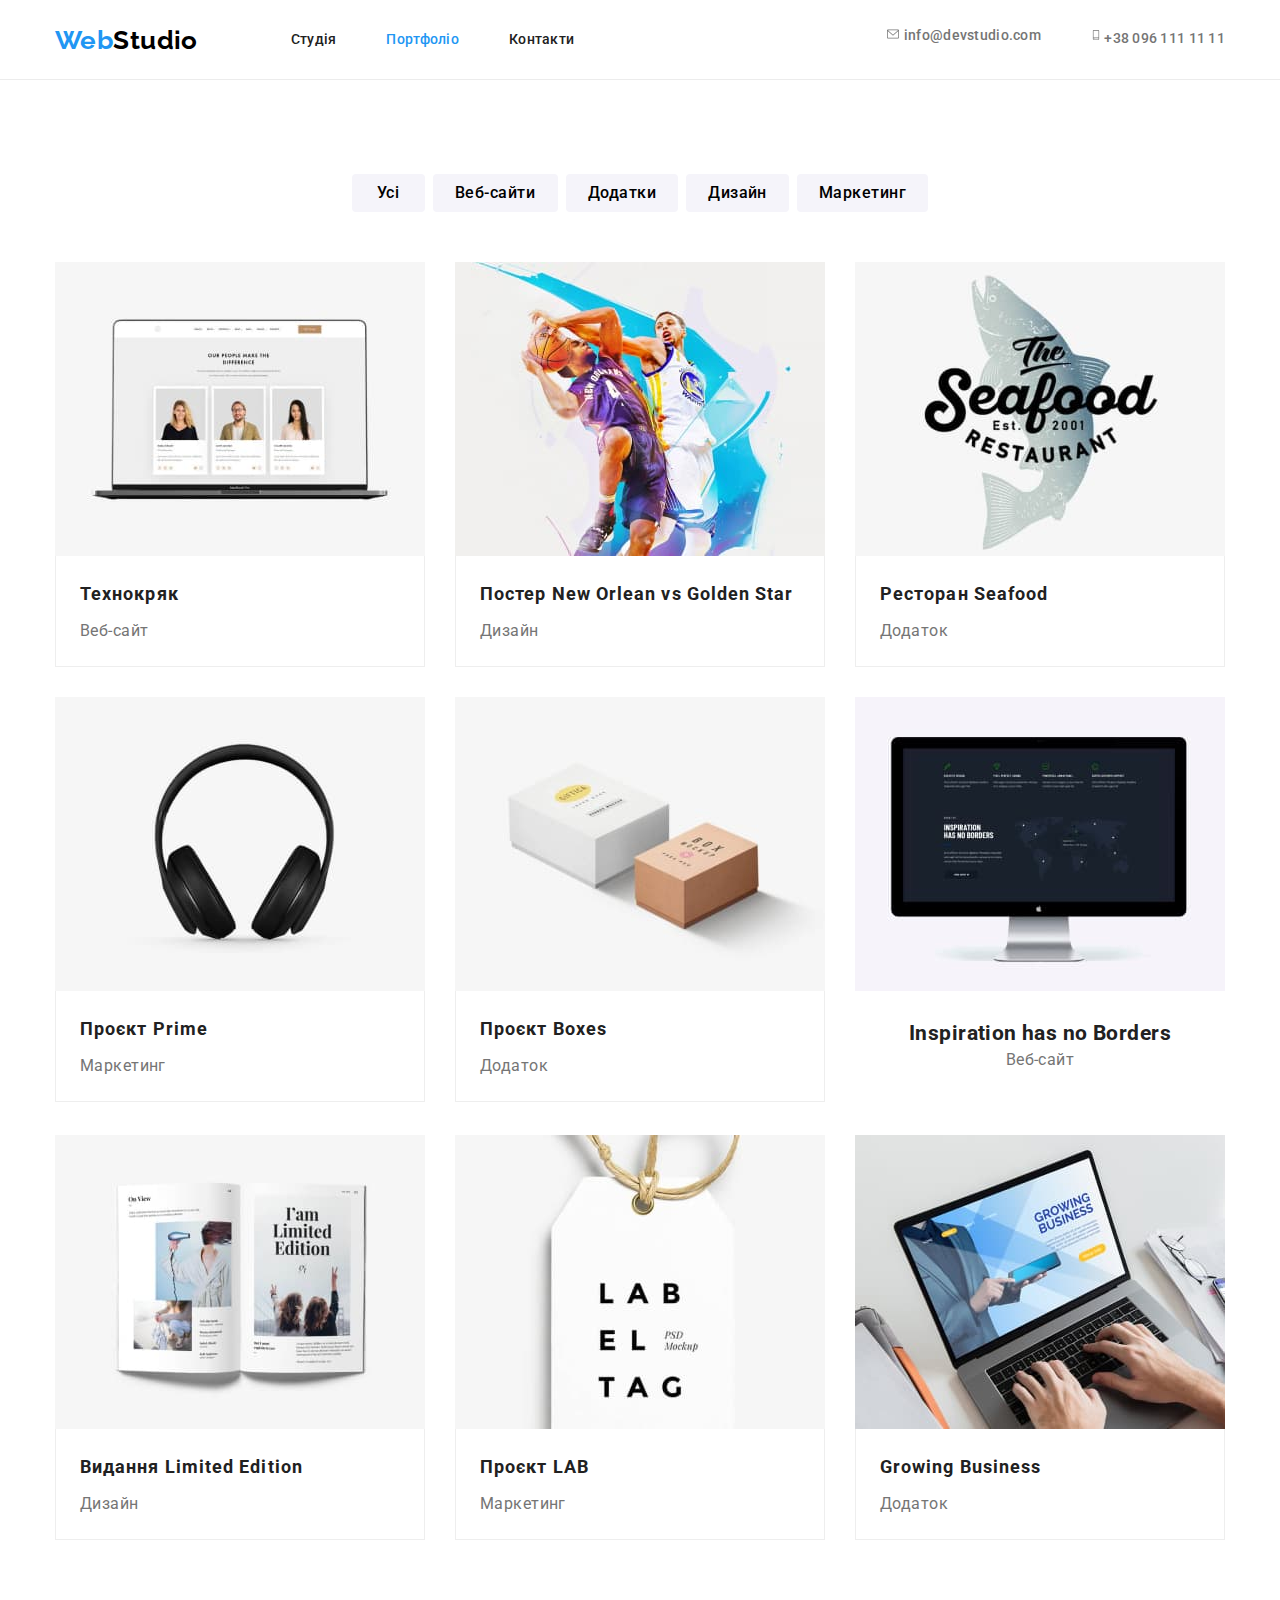
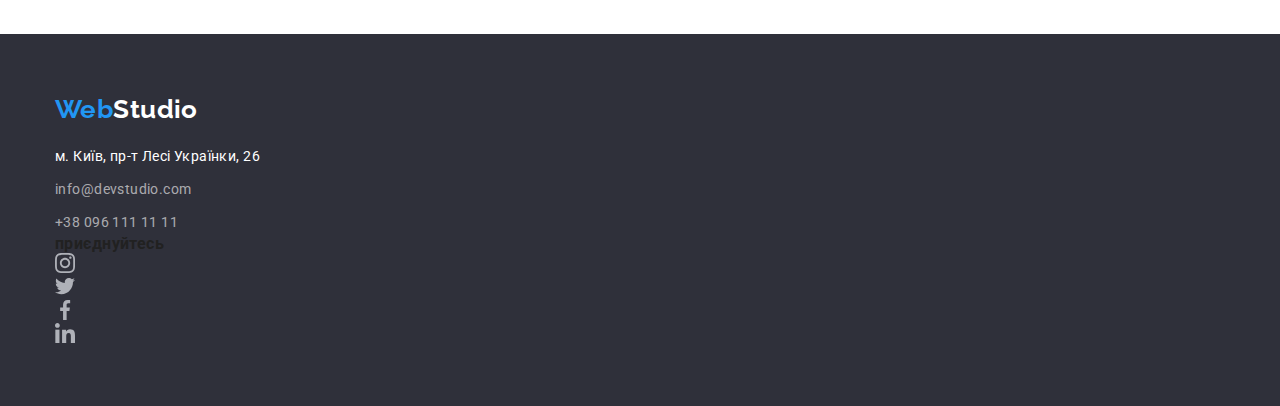
==== portfolio.html @ 92937e65 "svg" ====
<!DOCTYPE html>
<html lang="uk">
<head>
    <meta charset="UTF-8">
    <meta http-equiv="X-UA-Compatible" content="IE=edge">
    <meta name="viewport" content="width=device-width, initial-scale=1.0">
    <title>WebStudio</title>
    <link href="https://fonts.googleapis.com/css2?family=Raleway:wght@700&family=Roboto:wght@400;500;700;900&display=swap" rel="stylesheet">
    <link rel="stylesheet" href="https://cdnjs.cloudflare.com/ajax/libs/modern-normalize/1.1.0/modern-normalize.min.css">
    <link rel="stylesheet" href="./CSS/styles.css">
</head>
  <body> 
    <header class="page-header">
      <div class="container main-nav">
      <nav class="main-nav">
        <a href="/" class="logo">Web<span class="logo-color">Studio</span></a>
        <ul class="list-nav">
          <li class="studio-nav"><a class="link" href="./index.html">Студія</a></li>
          <li class="studio-nav"><a class="link" href="./portfolio.html"> <span class="color">Портфоліо</span></a></li>
          <li class="studio-nav"><a class="link" href="/">Контакти</a></li>
        </ul>
        </nav>
        <ul class="list-contact">
        <li class="contact-li"><a class="contact-nav" href="mailto:info@devstudio.com">
          <svg class="icon-envelope">
            <use  xlink:href="./images/icons.svg#envelope"></use>
          </svg>
          info@devstudio.com</a></li>
        <li class="contact-li"><a class="contact-nav" href="tel:+380961111111">
          <svg class="icon-smartphone">
            <use  xlink:href="./images/icons.svg#smartphone"></use>
          </svg>
          +38 096 111 11 11</a></li>
      </ul>
      </div>
    </header>
    <main> 
        <section class="section-portfolio">
           <div class="container">
              <h1 class="transparent-header">портфоліо</h1>
            <ul class="list-three">
                <li class="button-li">
                  <button class="button-portfolio btn-one" type="button">Усі</button>
                </li>
                <li class="button-li">
                  <button class="button-portfolio btn-two" type="button">Веб-сайти</button>   
                </li>
                <li class="button-li">
                  <button class="button-portfolio btn-three" type="button">Додатки</button>   
                </li>
                <li class="button-li">
                   <button class="button-portfolio btn-four" type="button">Дизайн</button>  
                </li>
                <li class="button-li">
                  <button class="button-portfolio btn-five" type="button">Маркетинг</button>   
                </li>
            </ul>

            <ul class="list-portfolio">
                <li class="item">
                   <img class="photo" 
                   src="images/img 1.jpg" alt="portfolio1" width="370">
                   <div class="portfolio-photo">
                   <h2 class="text-portfolio">Технокряк</h2>
                   <p class="paragraph-portfolio">Веб-сайт</p>
                   </div>
                </li>
                <li class="item">
                    <img class="photo" 
                    src="images/img 2.jpg" alt="portfolio2" width="370">
                    <div class="portfolio-photo">
                    <h2 class="text-portfolio">Постер New Orlean vs Golden Star</h2>
                    <p class="paragraph-portfolio">Дизайн</p>
                    </div>
                </li>
                <li class="item">
                    <img class="photo" 
                    src="images/img 3.jpg" alt="portfolio3" width="370">
                    <div class="portfolio-photo">
                    <h2 class="text-portfolio">Ресторан Seafood</h2>
                    <p class="paragraph-portfolio">Додаток</p>
                    </div>
                </li>
                <li class="item">
                    <img class="photo" 
                    src="images/img 4.jpg" alt="portfolio4" width="370">
                    <div class="portfolio-photo">
                    <h2 class="text-portfolio">Проєкт Prime</h2>
                    <p class="paragraph-portfolio">Маркетинг</p>
                    </div>            
                </li>
                <li class="item">
                    <img class="photo" 
                    src="images/img 5.jpg" alt="portfolio5" width="370">
                    <div class="portfolio-photo">
                    <h2 class="text-portfolio">Проєкт Boxes</h2>
                    <p class="paragraph-portfolio">Додаток</p>  
                    </div>       
                </li>
                <li class="item">
                    <img class="photo" 
                    src="images/img 6.jpg" alt="portfolio6" width="370">
                    <div class="text-photo">
                    <h2 class="portfolio-portfolio">Inspiration has no Borders</h2>
                    <p class="paragraph-portfolio">Веб-сайт</p>  
                    </div>  
                </li>
                <li class="item">
                    <img class="photo" 
                    src="images/img 7.jpg" alt="portfolio7" width="370">
                    <div class="portfolio-photo">
                    <h2 class="text-portfolio">Видання Limited Edition</h2>
                    <p class="paragraph-portfolio">Дизайн</p>
                    </div>
                </li>
                <li class="item">
                    <img class="photo" 
                    src="images/img 8.jpg" alt="portfolio8" width="370">
                    <div class="portfolio-photo">
                    <h2 class="text-portfolio">Проєкт LAB</h2>
                    <p class="paragraph-portfolio">Маркетинг</p>
                    </div>
                </li>
                <li class="item">
                    <img class="photo" 
                    src="images/img 9.jpg" alt="portfolio9" width="370">
                    <div class="portfolio-photo">
                    <h2 class="text-portfolio">Growing Business</h2>
                    <p class="paragraph-portfolio">Додаток</p>
                    </div>
                   </li>
            </ul>
           </div>
        </section>

    </main>

    <footer class="page-footer">
       <div class="container">
      <a href="/" class="logo-two">Web<span class="logo-footer">Studio</span></a>
      <address>
        <ul>
          <li><a class="address-footer" href="/">м. Київ, пр-т Лесі Українки, 26</a></li>
          <li class="contact-li"><a class="contact-footer" href="mailto:info@devstudio.com">info@devstudio.com</a></li>
          <li class="contact-li"><a class="contact-footer" href="tel:+380961111111">+38 096 111 11 11</a></li>
        </ul>
      </address>
      <section>
        <h3>приєднуйтесь</h3>
        <ul>
          <li>
            <a href="/">
            <svg class="icon-social">
              <use href="./images/icons.svg#instagram"></use>
            </svg>
            </a>
          </li>
          <li>
            <a href="/">
            <svg class="icon-social">
              <use href="./images/icons.svg#twitter"></use>
            </svg>
            </a>
          </li>
          <li>
            <a href="/">
            <svg class="icon-social">
              <use href="./images/icons.svg#facebook"></use>
            </svg>
            </a>
          </li>
          <li>
            <a href="/">
            <svg class="icon-social">
              <use href="./images/icons.svg#linkedin"></use>
            </svg>
            </a>
          </li>
        </ul>
      </section>
       </div>
    </footer>
    </body>
</html>
---- CSS/styles.css ----
body {
   background-color: #FFFFFF;
   color: #212121;
   font-family:"Roboto", sans-serif;
   font-size: 14px;
   letter-spacing: 0.03em;
}

.container {
    width: 1200px;
    padding-left: 15px;
    padding-right: 15px;
    margin-left: auto;
    margin-right: auto;
}



/*SVG*/

.icon-envelope {
    width: 16px;
    height: 12px;
}
.icon-smartphone {
    width: 10px;
    height: 16px;
}
.icon-envelope:hover,
.icon-smartphone:hover {
    fill: #2196F3;
}


.icon-antenna {
    width: 65px;
    height: 70px;
}
.icon-clock {
    width: 65px;
    height: 70px;
}
.icon-diagram {
    width: 70px;
    height: 54px;
}
.icon-astronaut {
   width: 70px;
   height: 70px;
}

.icon-social {
    width: 20px;
    height: 20px;
}

.group-one {
    width: 41px;
    height: 46px;
}
.group-two {
    width: 40px;
    height: 52px;
}
.group-three {
    width: 43px;
    height: 41px;
}
.group-four {
    fill: #AFB1B8;

    width: 84px;
    height: 40px;
}
.group-five {
    width: 62px;
    height: 45px;
}
.group-six {
    width: 93px;
    height: 43px;
}



/*header*/
.page-header {
   height: 80px;
    
   border-bottom: 1px solid #ECECEC;
}

.main-nav {
    display: flex;
    align-items: center;
}

.logo {
    color: #2196F3;
    text-decoration: none;
    font-family: "Raleway", sans-serif;
    display: inline-block;

    font-weight: 700;
    font-size: 26px;
    line-height: 1.19;

    margin-right: 93px;
}
.logo-color {
    color: #000000;
}

.list-nav {
    display: flex;
}

.link {
    color: #212121;
    list-style: none;
    text-decoration: none;

    font-weight: 500;
    line-height: 1.14;
    letter-spacing: 0.02em;

    display: block;
    padding-top: 32px;
    padding-bottom: 32px;
}
.contact-nav {
    text-decoration: none;
    color: #757575;

    font-weight: 500;
    line-height: 1.14;
    letter-spacing: 0.02em;

    padding-top: 32px;
    padding-bottom: 32px;
}

.list-contact {
    display: flex;

    margin-left: auto;
}

.contact-li:not(:last-child) {
    margin-right: 50px;
}

.studio-nav:not(:last-child) {
    margin-right: 50px;
}

.color {
    color: #2196F3
}

/*main*/
.heading {
    background-color: #2F303A;
    background-image: url(../images/Img\ \(5\).jpg);
    background-image: linear-gradient(rgba(47, 48, 58, 0.4));

    text-align: center;
    
    padding-top: 200px; 
    padding-bottom: 200px;
}

h1,
h2,
h3,
h4,
h5,
h6,
p {
    margin: 0;
}

.transparent-header {
    visibility: hidden;
    pointer-events: none;
    position: absolute;
}

.title-text {
    color: #FFFFFF;

    font-weight: 900;
    font-size: 44px;
    line-height: 1.36;
    letter-spacing: 0.06em;
    text-transform: uppercase;

    width: 696px;
    margin-top: 0;
    margin-right: auto;
    margin-bottom: 30px;
    margin-left: auto;
}

.button-studio {
    cursor: pointer;
    background-color: #188CE8;
    color: #FFFFFF;

    font-family: inherit;
    font-weight: 700;
    font-size: 16px;
    line-height: 1.87;
    text-align: center;
    letter-spacing: 0.06em;

    border-radius: 4px;
    padding: 10px 32px;
    min-width: 216px;
    border: transparent;
}

ul {
    padding: 0;
    margin: 0;
    list-style: none;
}
.photo {
    display: block;
}
.text-photo {
    padding-top: 30px;
    padding-bottom: 30px;
    text-align: center;

    background-color: #FFFFFF;
}
.portfolio-photo {
    padding-top: 20px;
    padding-right: 24px;
    padding-bottom: 20px;
    padding-left: 24px;

    background-color: #FFFFFF;

    border-right: 1px solid #EEEEEE;
    border-bottom: 1px solid #EEEEEE;
    border-left: 1px solid #EEEEEE;
}

.features {
    padding-top: 94px;
    padding-bottom: 94px;
}

.list-benefits {
    display: flex;
}

.title {
    font-weight: 700;
    font-size: 14px;
    line-height: 1.14;
    text-transform: uppercase;

    margin-bottom: 10px;
    margin-top: 0;
}
.text {
    color: #757575;

    line-height: 1.71;

    margin-top: 0;
}

.benefits:not(:last-child) {
    margin-right: 30px;
}

.title-two {
    font-weight: 700;
    font-size: 36px;
    line-height: 1.16;
    text-align: center;

    margin-bottom: 50px;
    margin-top: 0;
}

.photo-section {
    padding-top: 0;
    padding-bottom: 94px;
}

.list-two {
    display: flex;
}

.list-photo {
    display: flex;
}

.photo-li:not(:last-child) {
    margin-right: 30px;
}

.team {
    background-color: #F5F4FA;

    padding-top: 94px;
    padding-bottom: 94px;
}

.team-li:not(:last-child) {
    margin-right: 30px;
}

.text-team {
    font-weight: 500;
    font-size: 16px;
    line-height: 1.18;
    text-align: center;

    margin-top: 0;
    margin-bottom: 10px;
}

.text-paragraph {
    color: #757575;

    font-size: 16px;
    line-height: 1.18;
    text-align: center;

    margin-top: 0;
}


/*footer*/
.page-footer {
    background-color: #2F303A;

    padding-top: 60px;
    padding-bottom: 60px;
}

.logo-two {
    color: #2196F3;
    text-decoration: none;
    font-family: "Raleway", sans-serif;
    display: inline-block;
    
    font-weight: 700;
    font-size: 26px;
    line-height: 1.19;

    margin-bottom: 20px;
}
.logo-footer {
    color: #FFFFFF
}

.address-footer {
    display: block;
    text-decoration: none;
    color: #FFFFFF;
    font-style: normal;

    line-height: 1.71;

    margin-bottom: 9px;
}

.contact-footer {
    display: inline-block;
    text-decoration: none;
    color: rgba(255, 255, 255, 0.6);
    font-style: normal;

    line-height: 1.71;
}
.contact-li {
    display: block;
}
.contact-li:not(:last-child) {
    margin-bottom: 9px;
}

/*portfolio*/

.section-portfolio {
    padding-top: 94px;
    padding-bottom: 94px;
}

.list-three {
    margin-bottom: 50px;
    display: flex;

    justify-content: center;
}

.button-li:not(:last-child) {
    margin-right: 8px;
}

.button-portfolio {
    cursor: pointer;
    background-color: #F5F4FA;

    font-family: inherit;
    font-weight: 500;
    font-size: 16px;
    line-height: 1.62;
    text-align: center;
    letter-spacing: 0.03em;

    text-align: center;
    border: transparent;
}
.btn-one {
    border-radius: 4px;
    padding: 6px 25px;
    min-width: 73px;
}
.btn-two {
    border-radius: 4px;
    padding: 6px 22px;
    min-width: 125px;
}
.btn-three {
    border-radius: 4px;
    padding: 6px 22px;
    min-width: 112px;
}
.btn-four {
    border-radius: 4px;
    padding: 6px 22px;
    min-width: 103px;
}
.btn-five {
    border-radius: 4px;
    padding: 6px 22px;
    min-width: 130px;
}

.text-portfolio {
    font-weight: 700;
    font-size: 18px;
    line-height: 2;
    letter-spacing: 0.06em;

     margin-bottom: 4px;
}
.paragraph-portfolio {
    color: #757575;

    font-size: 16px;
    line-height: 1.87;

    margin: 0;
}


.list-portfolio {
    display: flex;
    flex-wrap: wrap;
}
.list-portfolio .item {
    width: 370px;
}
.item {
    margin-right: 30px;
    margin-bottom: 30px;
}
.item:nth-child(3n) {
    margin-right: 0;
}
.item:nth-last-child(-n +3) {
    margin-bottom: 0;
}


.contact-nav:hover,
.contact-nav:focus,
.contact-footer:hover,
.contact-footer:focus,
.address-footer:hover,
.address-footer:focus,
.link:hover,
.link:focus {
    color:#2196F3;
    fill: #2196F3;
}
.button-studio:hover,
.button-studio:focus,
.button-portfolio:hover,
.button-portfolio:focus {
    background-color: #2196F3;
    color: #FFFFFF;
}
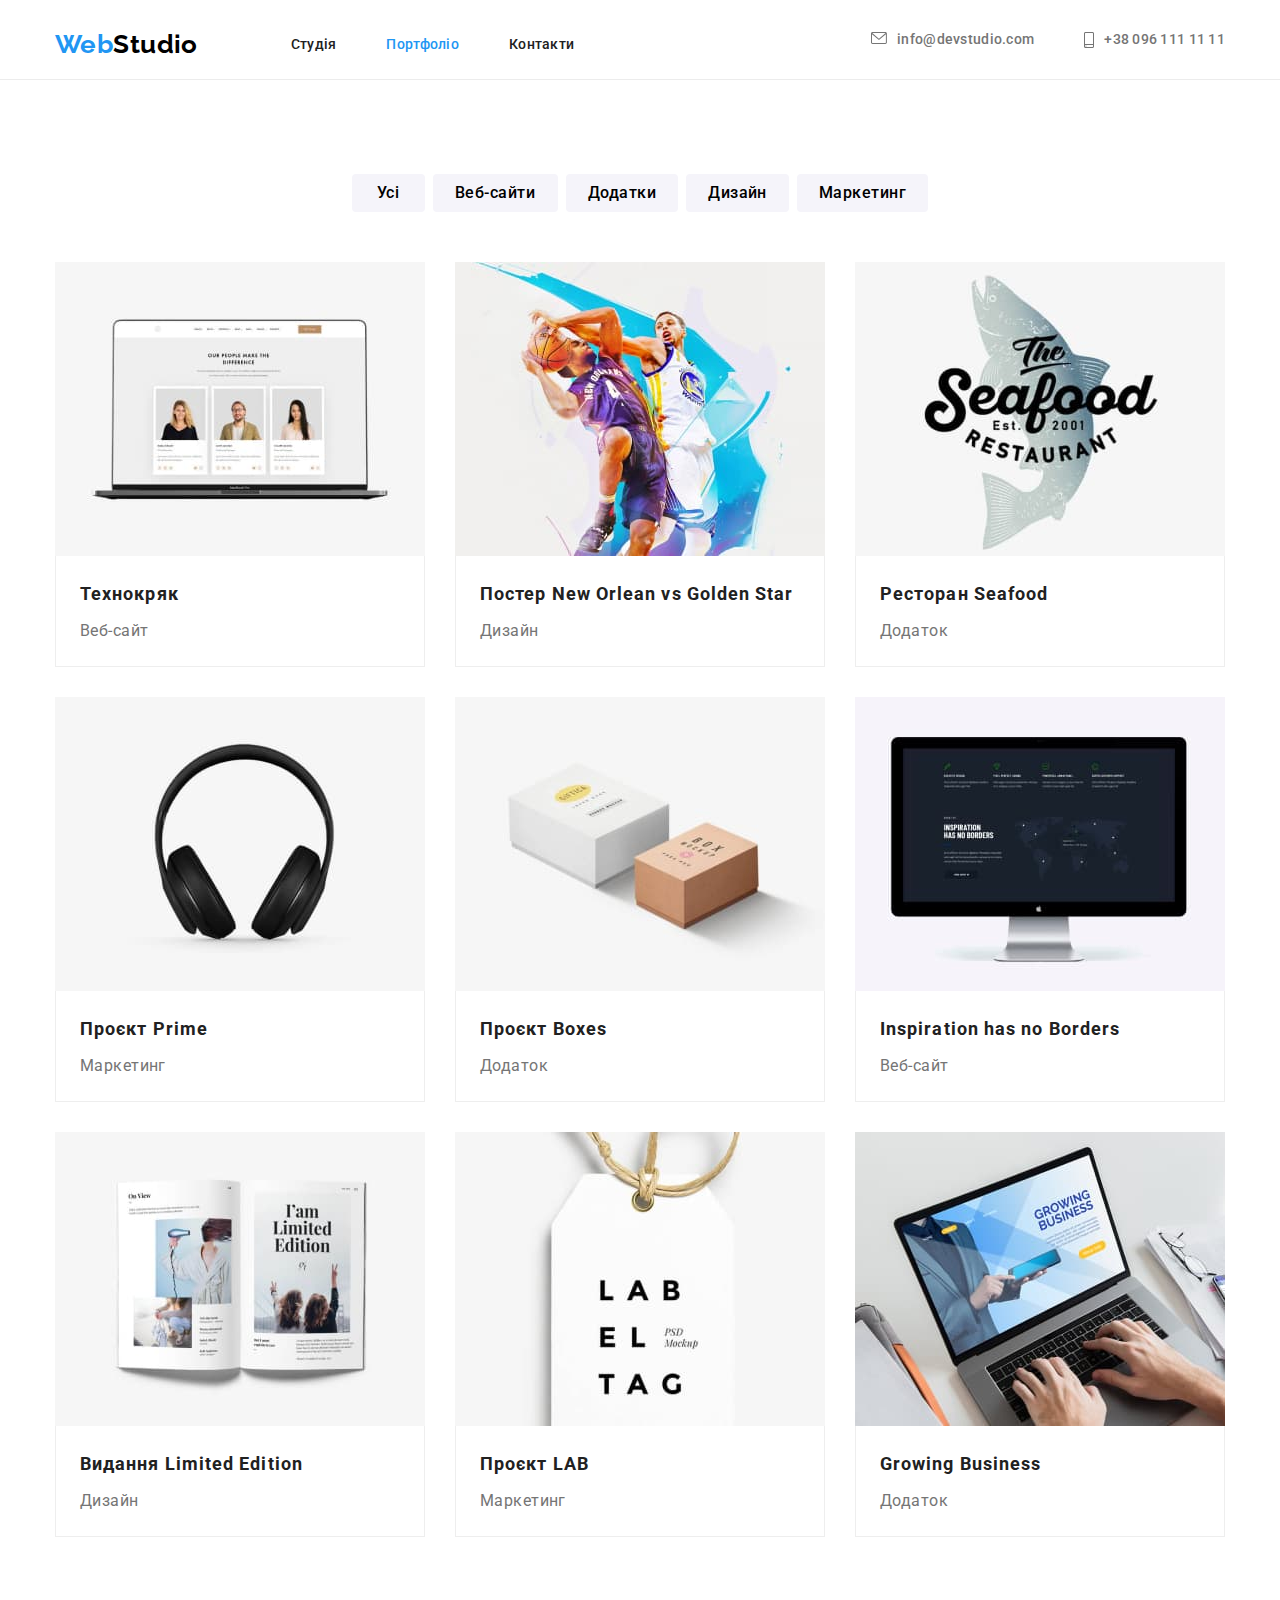
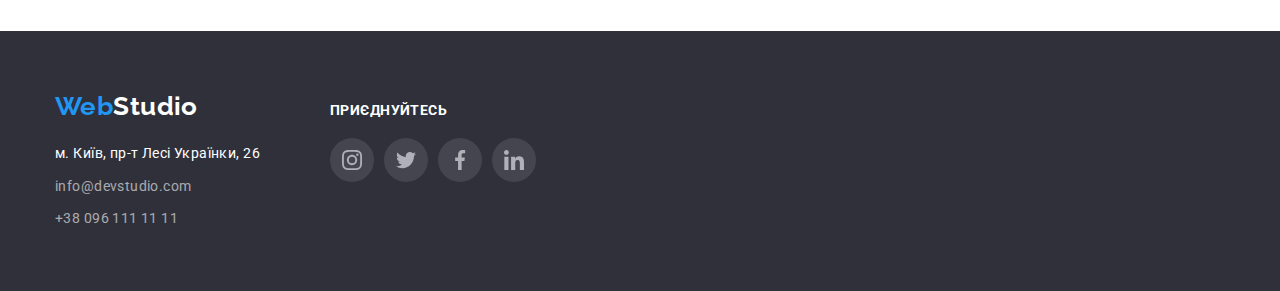
==== commit 821516a7: "svg" ====
--- a/portfolio.html
+++ b/portfolio.html
@@ -58,85 +58,103 @@
 
             <ul class="list-portfolio">
                 <li class="item">
+                  <a href="/" class="item-a">
                    <img class="photo" 
                    src="images/img 1.jpg" alt="portfolio1" width="370">
                    <div class="portfolio-photo">
                    <h2 class="text-portfolio">Технокряк</h2>
                    <p class="paragraph-portfolio">Веб-сайт</p>
                    </div>
-                </li>
-                <li class="item">
+                  </a>
+                </li>
+                <li class="item">
+                  <a href="/" class="item-a">
                     <img class="photo" 
                     src="images/img 2.jpg" alt="portfolio2" width="370">
                     <div class="portfolio-photo">
                     <h2 class="text-portfolio">Постер New Orlean vs Golden Star</h2>
                     <p class="paragraph-portfolio">Дизайн</p>
                     </div>
-                </li>
-                <li class="item">
+                  </a>
+                </li>
+                <li class="item">
+                  <a href="/" class="item-a">
                     <img class="photo" 
                     src="images/img 3.jpg" alt="portfolio3" width="370">
                     <div class="portfolio-photo">
                     <h2 class="text-portfolio">Ресторан Seafood</h2>
                     <p class="paragraph-portfolio">Додаток</p>
                     </div>
-                </li>
-                <li class="item">
+                    </a>
+                </li>
+                <li class="item">
+                  <a href="/" class="item-a">
                     <img class="photo" 
                     src="images/img 4.jpg" alt="portfolio4" width="370">
                     <div class="portfolio-photo">
                     <h2 class="text-portfolio">Проєкт Prime</h2>
                     <p class="paragraph-portfolio">Маркетинг</p>
-                    </div>            
-                </li>
-                <li class="item">
+                    </div>        
+                    </a>    
+                </li>
+                <li class="item">
+                  <a href="/" class="item-a">
                     <img class="photo" 
                     src="images/img 5.jpg" alt="portfolio5" width="370">
                     <div class="portfolio-photo">
                     <h2 class="text-portfolio">Проєкт Boxes</h2>
                     <p class="paragraph-portfolio">Додаток</p>  
                     </div>       
-                </li>
-                <li class="item">
+                    </a>
+                </li>
+                <li class="item">
+                  <a href="/" class="item-a">
                     <img class="photo" 
                     src="images/img 6.jpg" alt="portfolio6" width="370">
-                    <div class="text-photo">
-                    <h2 class="portfolio-portfolio">Inspiration has no Borders</h2>
+                    <div class="portfolio-photo">
+                    <h2 class="text-portfolio">Inspiration has no Borders</h2>
                     <p class="paragraph-portfolio">Веб-сайт</p>  
                     </div>  
-                </li>
-                <li class="item">
+                    </a>
+                </li>
+                <li class="item">
+                  <a href="/" class="item-a">
                     <img class="photo" 
                     src="images/img 7.jpg" alt="portfolio7" width="370">
                     <div class="portfolio-photo">
                     <h2 class="text-portfolio">Видання Limited Edition</h2>
                     <p class="paragraph-portfolio">Дизайн</p>
                     </div>
-                </li>
-                <li class="item">
+                    </a>
+                </li>
+                <li class="item">
+                  <a href="/" class="item-a">
                     <img class="photo" 
                     src="images/img 8.jpg" alt="portfolio8" width="370">
                     <div class="portfolio-photo">
                     <h2 class="text-portfolio">Проєкт LAB</h2>
                     <p class="paragraph-portfolio">Маркетинг</p>
                     </div>
-                </li>
-                <li class="item">
+                    </a>
+                </li>
+                <li class="item">
+                  <a href="/" class="item-a">
                     <img class="photo" 
                     src="images/img 9.jpg" alt="portfolio9" width="370">
                     <div class="portfolio-photo">
                     <h2 class="text-portfolio">Growing Business</h2>
                     <p class="paragraph-portfolio">Додаток</p>
                     </div>
+                    </a>
                    </li>
             </ul>
            </div>
         </section>
-
     </main>
 
     <footer class="page-footer">
-       <div class="container">
+        <div class="container div-footer">
+      <div>
       <a href="/" class="logo-two">Web<span class="logo-footer">Studio</span></a>
       <address>
         <ul>
@@ -145,40 +163,41 @@
           <li class="contact-li"><a class="contact-footer" href="tel:+380961111111">+38 096 111 11 11</a></li>
         </ul>
       </address>
-      <section>
-        <h3>приєднуйтесь</h3>
-        <ul>
-          <li>
-            <a href="/">
+      </div>
+      <div class="footer-social">
+      <p class="footer-p">приєднуйтесь<p>
+        <ul class="footer-list">
+          <li class="icon-footer">
+            <a href="/" class="icon-a">
             <svg class="icon-social">
               <use href="./images/icons.svg#instagram"></use>
             </svg>
             </a>
           </li>
-          <li>
-            <a href="/">
+          <li class="icon-footer">
+            <a href="/" class="icon-a">
             <svg class="icon-social">
               <use href="./images/icons.svg#twitter"></use>
             </svg>
             </a>
           </li>
-          <li>
-            <a href="/">
+          <li class="icon-footer">
+            <a href="/" class="icon-a">
             <svg class="icon-social">
               <use href="./images/icons.svg#facebook"></use>
             </svg>
             </a>
           </li>
-          <li>
-            <a href="/">
+          <li class="icon-footer">
+            <a href="/" class="icon-a">
             <svg class="icon-social">
               <use href="./images/icons.svg#linkedin"></use>
             </svg>
             </a>
           </li>
         </ul>
-      </section>
-       </div>
+     </div>
+     </div>
     </footer>
     </body>
 </html>--- a/CSS/styles.css
+++ b/CSS/styles.css
@@ -21,68 +21,160 @@
 /*SVG*/
 
 .icon-envelope {
+    margin-right: 10px;
+
     width: 16px;
     height: 12px;
-}
+
+    fill: rgba(117, 117, 117, 1);
+}
+
+.icon-smartphone:hover,
+.icon-envelope:hover,
+.Logo:hover,
+.icon-footer:hover {
+    fill: rgba(33, 150, 243, 1);
+}
+
 .icon-smartphone {
+    margin-right: 10px;
+
     width: 10px;
     height: 16px;
-}
-.icon-envelope:hover,
-.icon-smartphone:hover {
-    fill: #2196F3;
-}
-
-
-.icon-antenna {
-    width: 65px;
+
+    fill: rgba(117, 117, 117, 1);
+}
+
+
+.icon-benefits {
+    background-color: #F5F4FA;
+    border-radius: 4px;
+
+    width: 270px;
+    height: 120px;
+    margin-bottom: 30px;
+
+    display: flex;
+    align-items: center;
+    justify-content: center;
+}
+.icon {
+    width: 70px;
     height: 70px;
-}
-.icon-clock {
-    width: 65px;
-    height: 70px;
-}
-.icon-diagram {
-    width: 70px;
-    height: 54px;
-}
-.icon-astronaut {
-   width: 70px;
-   height: 70px;
 }
 
 .icon-social {
     width: 20px;
     height: 20px;
-}
-
-.group-one {
-    width: 41px;
-    height: 46px;
-}
-.group-two {
-    width: 40px;
-    height: 52px;
-}
-.group-three {
-    width: 43px;
-    height: 41px;
-}
-.group-four {
-    fill: #AFB1B8;
-
-    width: 84px;
-    height: 40px;
-}
-.group-five {
-    width: 62px;
-    height: 45px;
-}
-.group-six {
-    width: 93px;
-    height: 43px;
-}
-
+    fill: rgba(175, 177, 184, 1);
+}
+.icon-social:hover {
+    fill: rgba(255, 255, 255, 1);
+}
+
+.icon-list {
+    display: flex;
+}
+.icon-li {
+    height: 44px;
+    width: 44px;
+
+   border-radius: 50%;
+}
+
+.icon-footer:not(:last-child),
+.icon-li:not(:last-child) {
+    margin-right: 10px;
+}
+.icon-a {
+    width: 100%;
+    height: 100%;
+    display: flex;
+
+    align-items: center;
+    justify-content: center;
+    border-radius: 50%;
+}
+.icon-a:hover {
+    background-color: #2196F3;
+}
+
+
+.icon-text {
+    font-weight: 700;
+    font-size: 36px;
+    line-height: 42px;
+    text-align: center;
+    letter-spacing: 0.03em;
+    
+    color: #212121;
+
+    margin-bottom: 50px;
+}
+
+.regular-customers {
+    padding-top: 94px;
+    padding-bottom: 94px;
+}
+
+.clients{
+    width: 170px;
+    height: 92px;
+}
+.clients:not(:last-child) {
+    margin-right: 30px;
+}
+.clients-a {
+    width: 100%;
+    height: 100%;
+
+    display: flex;
+    align-items: center;
+    justify-content: center;
+
+    border: 1px solid #AFB1B8;
+    border-radius: 4px;
+}
+.clients-a:hover {
+    border-color: #2196F3;
+}
+
+.Logo {
+    width: 106px;
+    height: 60px;
+
+    fill: rgba(175, 177, 184, 1);
+}
+
+.footer-p {
+    font-weight: 700;
+    font-size: 14px;
+    line-height: 16px;
+    letter-spacing: 0.03em;
+    text-transform: uppercase;
+    
+    color: #FFFFFF;
+
+    margin-bottom: 20px;
+}
+.footer-list {
+    display: flex;
+}
+.div-footer {
+    display: flex;
+    align-items: baseline;
+}
+.footer-social {
+    margin-left: 70px;
+}
+.icon-footer {
+    height: 44px;
+    width: 44px;
+    
+    border-radius: 50%;
+
+    background-color: rgba(255, 255, 255, 0.1);
+}
 
 
 /*header*/
@@ -131,6 +223,8 @@
     padding-bottom: 32px;
 }
 .contact-nav {
+    display: flex;
+    text-align: center;
     text-decoration: none;
     color: #757575;
 
@@ -164,7 +258,8 @@
 .heading {
     background-color: #2F303A;
     background-image: url(../images/Img\ \(5\).jpg);
-    background-image: linear-gradient(rgba(47, 48, 58, 0.4));
+    background: linear-gradient(rgba(47, 48, 58, 0.4));
+    background-size: cover;
 
     text-align: center;
     
@@ -232,7 +327,9 @@
 }
 .text-photo {
     padding-top: 30px;
+    padding-right: 32px;
     padding-bottom: 30px;
+    padding-left: 32px;
     text-align: center;
 
     background-color: #FFFFFF;
@@ -318,6 +415,14 @@
     margin-right: 30px;
 }
 
+.team-li {
+    box-shadow: 0px 1px 3px rgba(0, 0, 0, 0.12),
+    0px 1px 1px rgba(0, 0, 0, 0.14), 
+    0px 2px 1px rgba(0, 0, 0, 0.2);
+
+    border-radius: 0px 0px 4px 4px;
+}
+
 .text-team {
     font-weight: 500;
     font-size: 16px;
@@ -336,6 +441,7 @@
     text-align: center;
 
     margin-top: 0;
+    margin-bottom: 16px;
 }
 
 
@@ -453,7 +559,9 @@
     line-height: 2;
     letter-spacing: 0.06em;
 
-     margin-bottom: 4px;
+    margin-bottom: 4px;
+
+    color: #212121;
 }
 .paragraph-portfolio {
     color: #757575;
@@ -475,12 +583,26 @@
 .item {
     margin-right: 30px;
     margin-bottom: 30px;
+
+    
 }
 .item:nth-child(3n) {
     margin-right: 0;
 }
 .item:nth-last-child(-n +3) {
     margin-bottom: 0;
+}
+
+.item-a:hover {
+    display: block;
+
+    border: 1px solid #EEEEEE;
+    box-shadow: 0px 1px 1px rgba(0, 0, 0, 0.12), 
+    0px 4px 4px rgba(0, 0, 0, 0.06), 
+    1px 4px 6px rgba(0, 0, 0, 0.16);
+}
+.item-a {
+    text-decoration: none;
 }
 
 
@@ -493,7 +615,6 @@
 .link:hover,
 .link:focus {
     color:#2196F3;
-    fill: #2196F3;
 }
 .button-studio:hover,
 .button-studio:focus,
@@ -502,5 +623,10 @@
     background-color: #2196F3;
     color: #FFFFFF;
 }
-
- +.button-portfolio:hover {
+ box-shadow: 0px 3px 1px rgba(0, 0, 0, 0.1),
+ 0px 1px 2px rgba(0, 0, 0, 0.08),
+ 0px 2px 2px rgba(0, 0, 0, 0.12);
+
+ border-radius: 4px;
+ }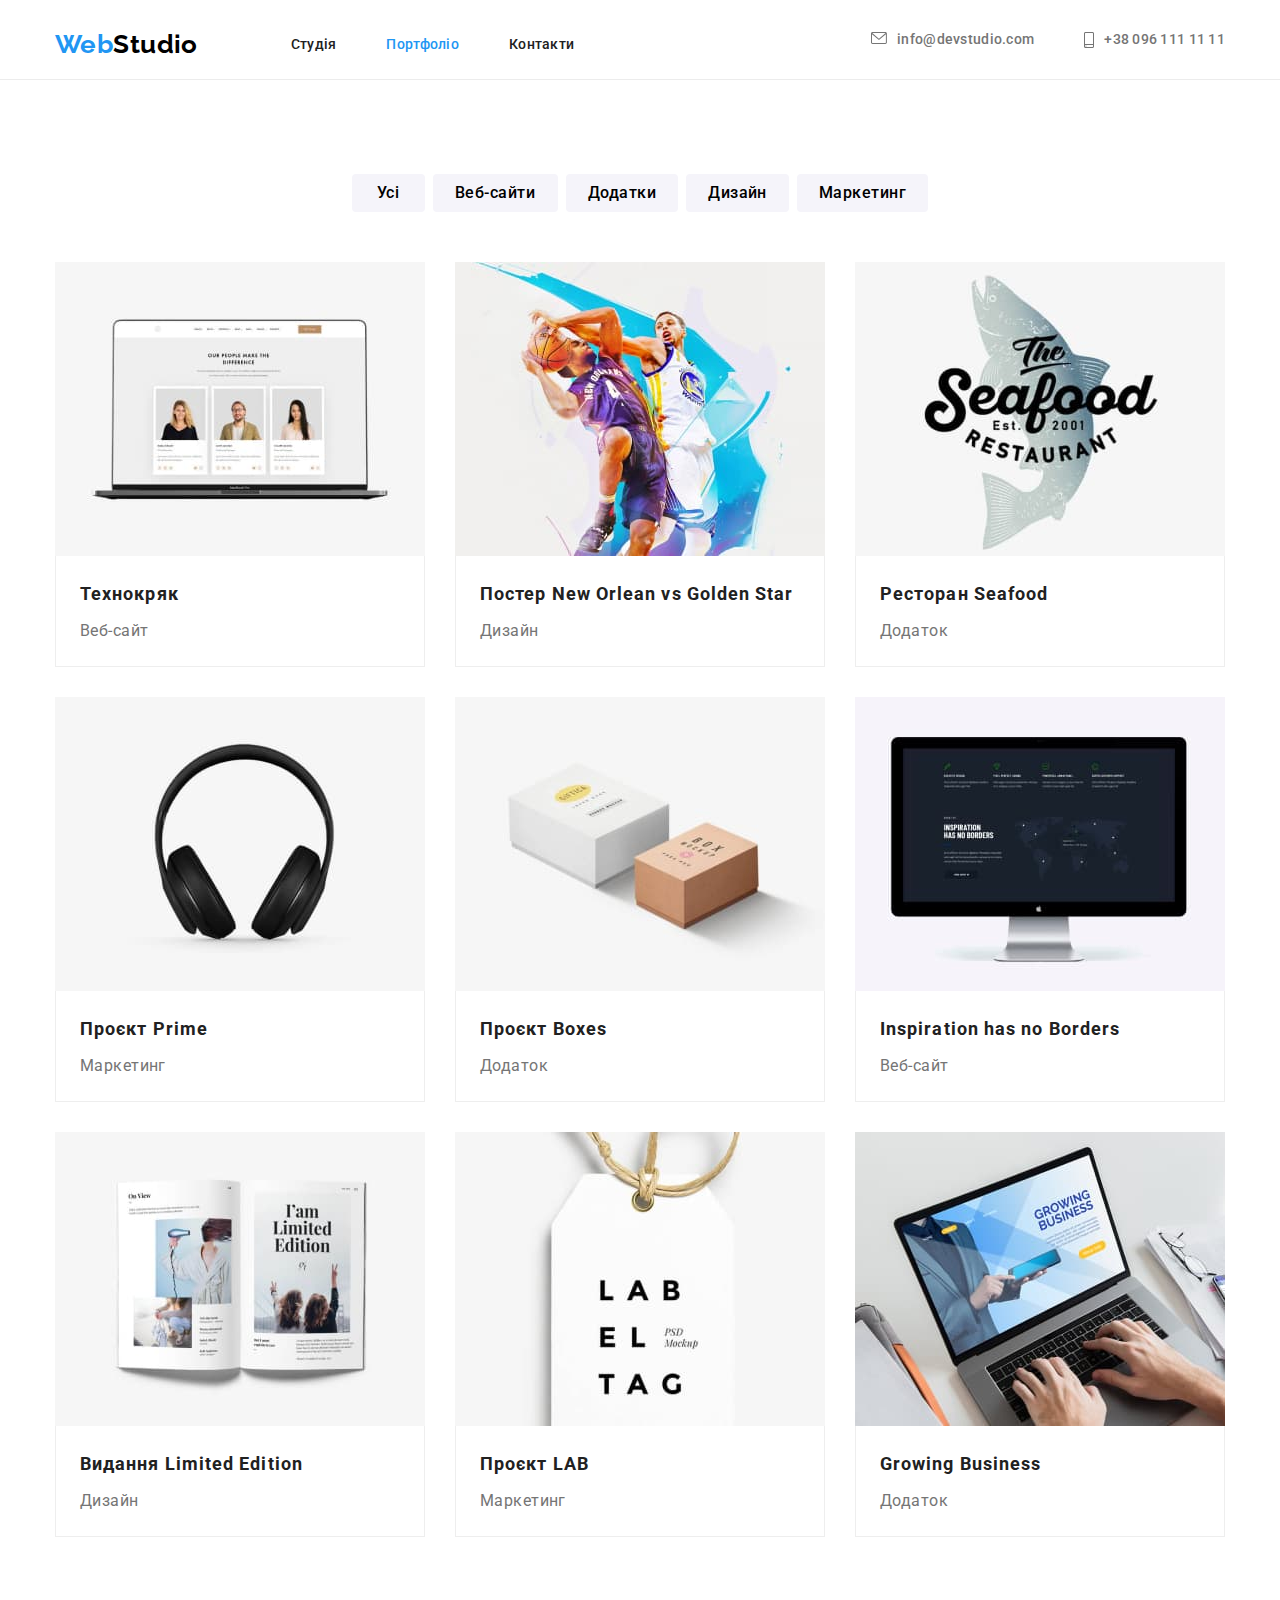
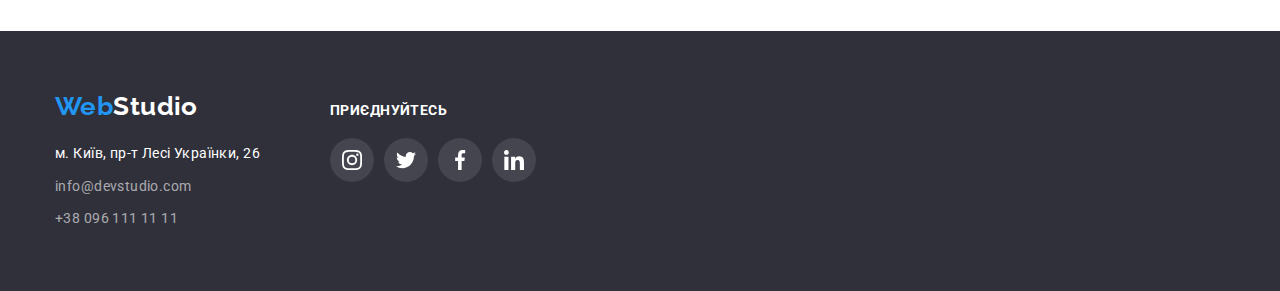
==== commit c492d4b5: "fixed bugs" ====
--- a/portfolio.html
+++ b/portfolio.html
@@ -169,28 +169,28 @@
         <ul class="footer-list">
           <li class="icon-footer">
             <a href="/" class="icon-a">
-            <svg class="icon-social">
+            <svg class="footer-a">
               <use href="./images/icons.svg#instagram"></use>
             </svg>
             </a>
           </li>
           <li class="icon-footer">
             <a href="/" class="icon-a">
-            <svg class="icon-social">
+            <svg class="footer-a">
               <use href="./images/icons.svg#twitter"></use>
             </svg>
             </a>
           </li>
           <li class="icon-footer">
             <a href="/" class="icon-a">
-            <svg class="icon-social">
+            <svg class="footer-a">
               <use href="./images/icons.svg#facebook"></use>
             </svg>
             </a>
           </li>
           <li class="icon-footer">
             <a href="/" class="icon-a">
-            <svg class="icon-social">
+            <svg class="footer-a">
               <use href="./images/icons.svg#linkedin"></use>
             </svg>
             </a>
--- a/CSS/styles.css
+++ b/CSS/styles.css
@@ -26,12 +26,15 @@
     width: 16px;
     height: 12px;
 
-    fill: rgba(117, 117, 117, 1);
-}
-
+    fill: currentColor;
+}
+/*rgba(117, 117, 117, 1)*/
 .icon-smartphone:hover,
-.icon-envelope:hover,
-.Logo:hover,
+.icon-envelope:hover {
+    fill: currentColor;
+}
+
+
 .icon-footer:hover {
     fill: rgba(33, 150, 243, 1);
 }
@@ -66,10 +69,11 @@
 .icon-social {
     width: 20px;
     height: 20px;
-    fill: rgba(175, 177, 184, 1);
-}
+    fill: currentColor;
+}
+
 .icon-social:hover {
-    fill: rgba(255, 255, 255, 1);
+    fill: currentColor;
 }
 
 .icon-list {
@@ -80,6 +84,7 @@
     width: 44px;
 
    border-radius: 50%;
+
 }
 
 .icon-footer:not(:last-child),
@@ -94,9 +99,17 @@
     align-items: center;
     justify-content: center;
     border-radius: 50%;
-}
+    color: #AFB1B8;
+}
+.footer-a {
+    width: 20px;
+    height: 20px;
+    fill: #FFFFFF;
+}
+
 .icon-a:hover {
     background-color: #2196F3;
+    color: #FFFFFF;
 }
 
 
@@ -134,16 +147,21 @@
 
     border: 1px solid #AFB1B8;
     border-radius: 4px;
+    color: #AFB1B8;
 }
 .clients-a:hover {
     border-color: #2196F3;
+    color: #2196F3;
 }
 
 .Logo {
     width: 106px;
     height: 60px;
 
-    fill: rgba(175, 177, 184, 1);
+    fill: currentColor;
+}
+.Logo:hover {
+    fill: currentColor;
 }
 
 .footer-p {
@@ -234,6 +252,7 @@
 
     padding-top: 32px;
     padding-bottom: 32px;
+
 }
 
 .list-contact {
@@ -257,15 +276,21 @@
 /*main*/
 .heading {
     background-color: #2F303A;
-    background-image: url(../images/Img\ \(5\).jpg);
-    background: linear-gradient(rgba(47, 48, 58, 0.4));
+    background: linear-gradient( to right, rgba(47, 48, 58, 0.4) 0%, rgba(47, 48, 58, 0.4) 0%), 
+    url(../images/Img\ \(5\).jpg);
+
     background-size: cover;
 
     text-align: center;
     
     padding-top: 200px; 
     padding-bottom: 200px;
-}
+
+    min-width: 1600px;
+    margin-left: auto;
+    margin-right: auto;
+}
+
 
 h1,
 h2,
@@ -596,7 +621,6 @@
 .item-a:hover {
     display: block;
 
-    border: 1px solid #EEEEEE;
     box-shadow: 0px 1px 1px rgba(0, 0, 0, 0.12), 
     0px 4px 4px rgba(0, 0, 0, 0.06), 
     1px 4px 6px rgba(0, 0, 0, 0.16);
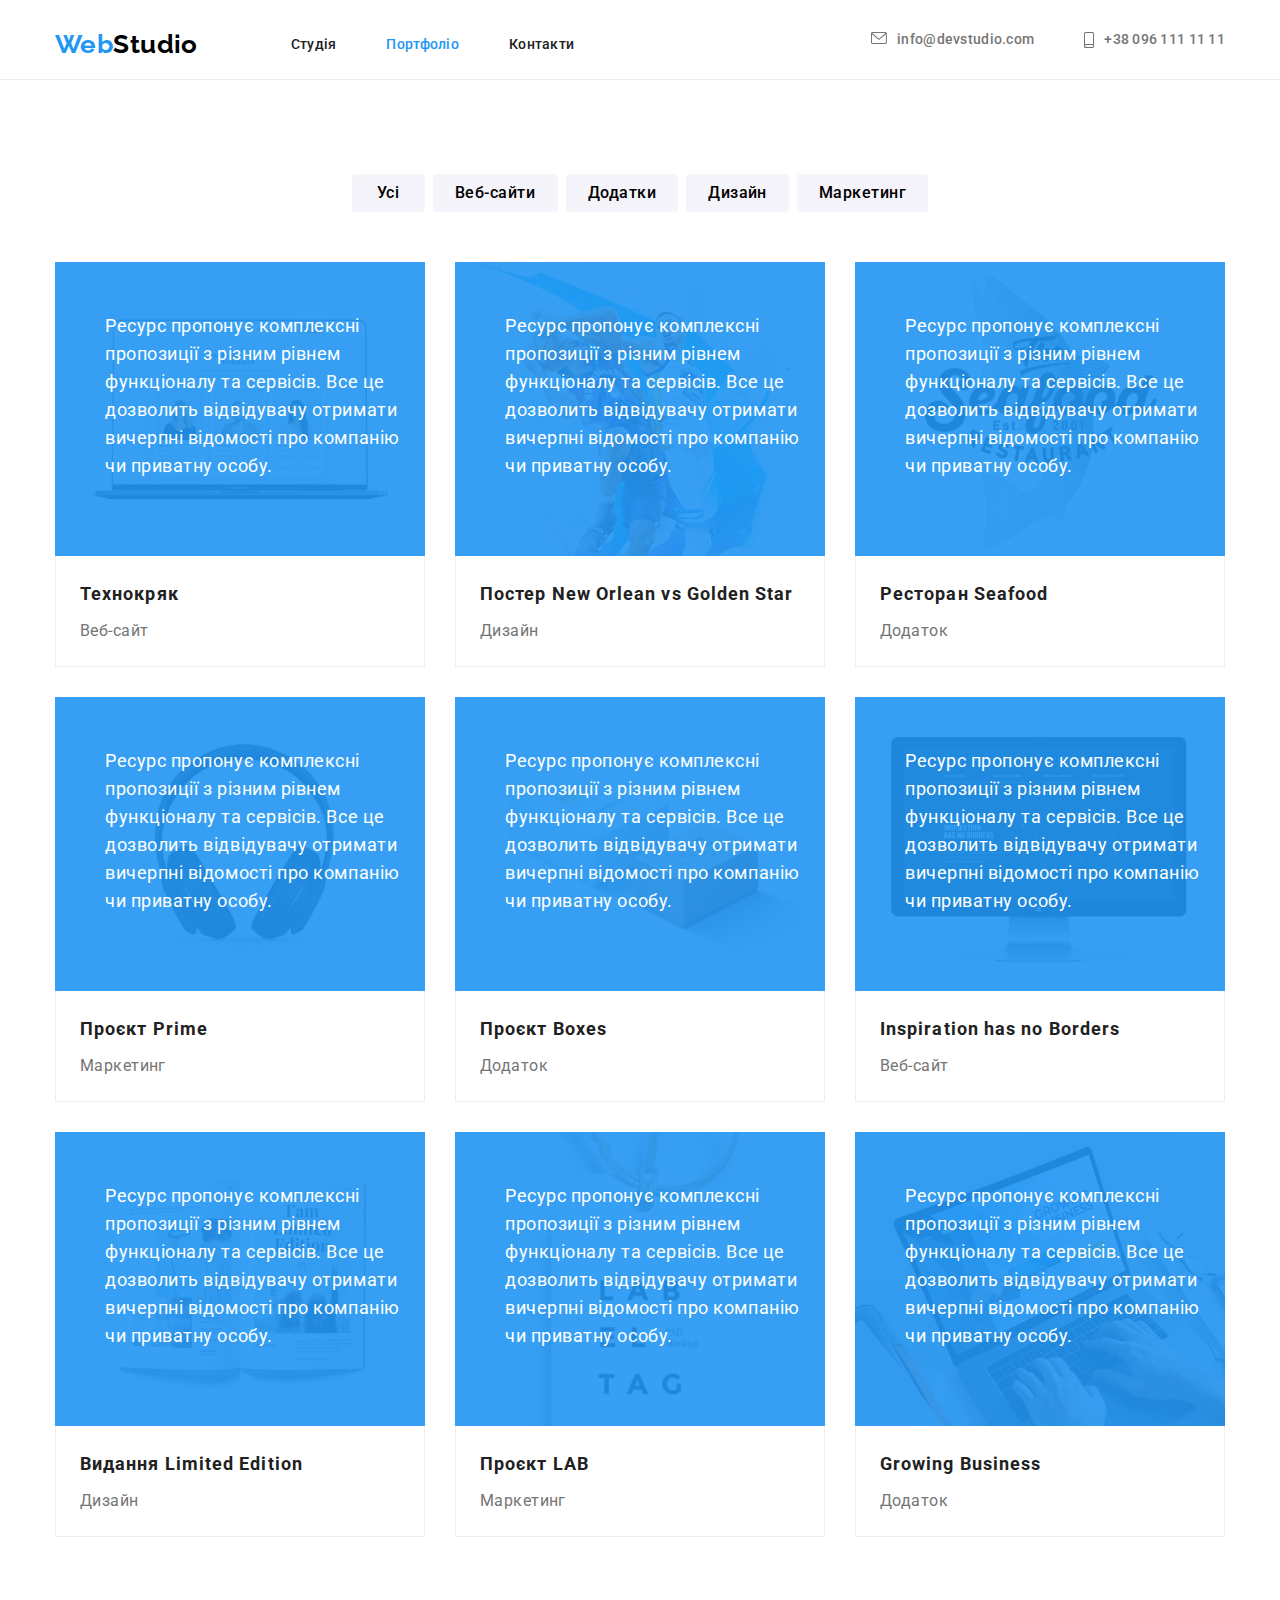
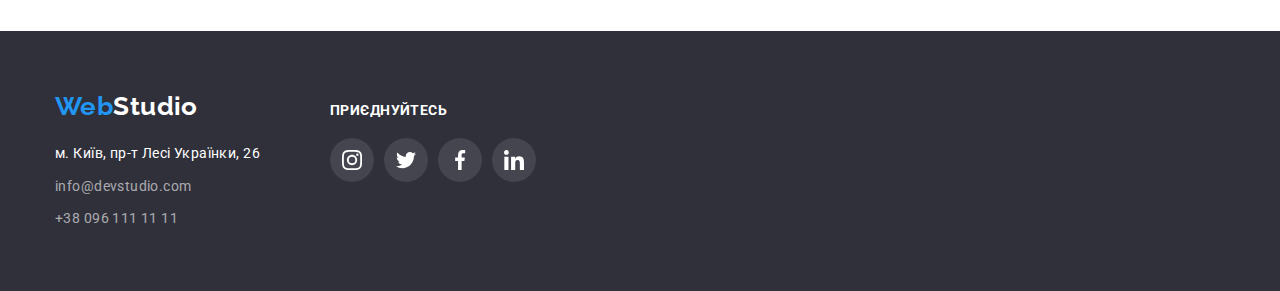
==== commit a059501b: "fixed" ====
--- a/portfolio.html
+++ b/portfolio.html
@@ -59,8 +59,16 @@
             <ul class="list-portfolio">
                 <li class="item">
                   <a href="/" class="item-a">
+                  <div class="item-portfolio">
                    <img class="photo" 
                    src="images/img 1.jpg" alt="portfolio1" width="370">
+                   <div class="paragraph-div">
+                   <p class="paragraph">
+                    Ресурс пропонує комплексні пропозиції з різним рівнем функціоналу та сервісів. 
+                    Все це дозволить відвідувачу отримати вичерпні відомості про компанію чи приватну особу.
+                   </p>
+                   </div>
+                  </div>
                    <div class="portfolio-photo">
                    <h2 class="text-portfolio">Технокряк</h2>
                    <p class="paragraph-portfolio">Веб-сайт</p>
@@ -69,8 +77,15 @@
                 </li>
                 <li class="item">
                   <a href="/" class="item-a">
-                    <img class="photo" 
-                    src="images/img 2.jpg" alt="portfolio2" width="370">
+                    <div class="item-portfolio">
+                      <img class="photo" src="images/img 2.jpg" alt="portfolio2" width="370">
+                      <div class="paragraph-div">
+                        <p class="paragraph">
+                          Ресурс пропонує комплексні пропозиції з різним рівнем функціоналу та сервісів.
+                          Все це дозволить відвідувачу отримати вичерпні відомості про компанію чи приватну особу.
+                        </p>
+                      </div>
+                    </div>
                     <div class="portfolio-photo">
                     <h2 class="text-portfolio">Постер New Orlean vs Golden Star</h2>
                     <p class="paragraph-portfolio">Дизайн</p>
@@ -79,8 +94,15 @@
                 </li>
                 <li class="item">
                   <a href="/" class="item-a">
-                    <img class="photo" 
-                    src="images/img 3.jpg" alt="portfolio3" width="370">
+                    <div class="item-portfolio">
+                      <img class="photo" src="images/img 3.jpg" alt="portfolio3" width="370">
+                      <div class="paragraph-div">
+                        <p class="paragraph">
+                          Ресурс пропонує комплексні пропозиції з різним рівнем функціоналу та сервісів.
+                          Все це дозволить відвідувачу отримати вичерпні відомості про компанію чи приватну особу.
+                        </p>
+                      </div>
+                    </div>
                     <div class="portfolio-photo">
                     <h2 class="text-portfolio">Ресторан Seafood</h2>
                     <p class="paragraph-portfolio">Додаток</p>
@@ -89,8 +111,15 @@
                 </li>
                 <li class="item">
                   <a href="/" class="item-a">
-                    <img class="photo" 
-                    src="images/img 4.jpg" alt="portfolio4" width="370">
+                    <div class="item-portfolio">
+                      <img class="photo" src="images/img 4.jpg" alt="portfolio4" width="370">
+                      <div class="paragraph-div">
+                        <p class="paragraph">
+                          Ресурс пропонує комплексні пропозиції з різним рівнем функціоналу та сервісів.
+                          Все це дозволить відвідувачу отримати вичерпні відомості про компанію чи приватну особу.
+                        </p>
+                      </div>
+                    </div>
                     <div class="portfolio-photo">
                     <h2 class="text-portfolio">Проєкт Prime</h2>
                     <p class="paragraph-portfolio">Маркетинг</p>
@@ -99,8 +128,15 @@
                 </li>
                 <li class="item">
                   <a href="/" class="item-a">
-                    <img class="photo" 
-                    src="images/img 5.jpg" alt="portfolio5" width="370">
+                    <div class="item-portfolio">
+                      <img class="photo" src="images/img 5.jpg" alt="portfolio5" width="370">
+                      <div class="paragraph-div">
+                        <p class="paragraph">
+                          Ресурс пропонує комплексні пропозиції з різним рівнем функціоналу та сервісів.
+                          Все це дозволить відвідувачу отримати вичерпні відомості про компанію чи приватну особу.
+                        </p>
+                      </div>
+                    </div>
                     <div class="portfolio-photo">
                     <h2 class="text-portfolio">Проєкт Boxes</h2>
                     <p class="paragraph-portfolio">Додаток</p>  
@@ -109,8 +145,15 @@
                 </li>
                 <li class="item">
                   <a href="/" class="item-a">
-                    <img class="photo" 
-                    src="images/img 6.jpg" alt="portfolio6" width="370">
+                    <div class="item-portfolio">
+                      <img class="photo" src="images/img 6.jpg" alt="portfolio6" width="370">
+                      <div class="paragraph-div">
+                        <p class="paragraph">
+                          Ресурс пропонує комплексні пропозиції з різним рівнем функціоналу та сервісів.
+                          Все це дозволить відвідувачу отримати вичерпні відомості про компанію чи приватну особу.
+                        </p>
+                      </div>
+                    </div>
                     <div class="portfolio-photo">
                     <h2 class="text-portfolio">Inspiration has no Borders</h2>
                     <p class="paragraph-portfolio">Веб-сайт</p>  
@@ -119,8 +162,15 @@
                 </li>
                 <li class="item">
                   <a href="/" class="item-a">
-                    <img class="photo" 
-                    src="images/img 7.jpg" alt="portfolio7" width="370">
+                    <div class="item-portfolio">
+                      <img class="photo" src="images/img 7.jpg" alt="portfolio7" width="370">
+                      <div class="paragraph-div">
+                        <p class="paragraph">
+                          Ресурс пропонує комплексні пропозиції з різним рівнем функціоналу та сервісів.
+                          Все це дозволить відвідувачу отримати вичерпні відомості про компанію чи приватну особу.
+                        </p>
+                      </div>
+                    </div>
                     <div class="portfolio-photo">
                     <h2 class="text-portfolio">Видання Limited Edition</h2>
                     <p class="paragraph-portfolio">Дизайн</p>
@@ -129,8 +179,15 @@
                 </li>
                 <li class="item">
                   <a href="/" class="item-a">
-                    <img class="photo" 
-                    src="images/img 8.jpg" alt="portfolio8" width="370">
+                    <div class="item-portfolio">
+                      <img class="photo" src="images/img 8.jpg" alt="portfolio8" width="370">
+                      <div class="paragraph-div">
+                        <p class="paragraph">
+                          Ресурс пропонує комплексні пропозиції з різним рівнем функціоналу та сервісів.
+                          Все це дозволить відвідувачу отримати вичерпні відомості про компанію чи приватну особу.
+                        </p>
+                      </div>
+                    </div>
                     <div class="portfolio-photo">
                     <h2 class="text-portfolio">Проєкт LAB</h2>
                     <p class="paragraph-portfolio">Маркетинг</p>
@@ -139,8 +196,15 @@
                 </li>
                 <li class="item">
                   <a href="/" class="item-a">
-                    <img class="photo" 
-                    src="images/img 9.jpg" alt="portfolio9" width="370">
+                    <div class="item-portfolio">
+                      <img class="photo" src="images/img 9.jpg" alt="portfolio9" width="370">
+                      <div class="paragraph-div">
+                        <p class="paragraph">
+                          Ресурс пропонує комплексні пропозиції з різним рівнем функціоналу та сервісів.
+                          Все це дозволить відвідувачу отримати вичерпні відомості про компанію чи приватну особу.
+                        </p>
+                      </div>
+                    </div>
                     <div class="portfolio-photo">
                     <h2 class="text-portfolio">Growing Business</h2>
                     <p class="paragraph-portfolio">Додаток</p>
--- a/CSS/styles.css
+++ b/CSS/styles.css
@@ -45,7 +45,7 @@
     width: 10px;
     height: 16px;
 
-    fill: rgba(117, 117, 117, 1);
+    fill: currentColor;
 }
 
 
@@ -350,6 +350,8 @@
 .photo {
     display: block;
 }
+
+
 .text-photo {
     padding-top: 30px;
     padding-right: 32px;
@@ -617,6 +619,37 @@
 .item:nth-last-child(-n +3) {
     margin-bottom: 0;
 }
+
+.item-portfolio {
+    position: relative;
+}
+.item-portfolio::before {
+    display: inline-block;
+    position: absolute;
+    content: " ";
+    width: 100%;
+    height: 100%;
+    background-color: rgba(33, 150, 243, 0.9);
+    opacity: 1;
+}
+
+.paragraph-div {
+    position: absolute;
+
+    top: 50px;
+    left: 50px;
+}
+
+.paragraph {
+    font-weight: 400;
+    font-size: 18px;
+    line-height: 28px;
+
+    letter-spacing: 0.03em;
+
+    color: #FFFFFF;
+}
+
 
 .item-a:hover {
     display: block;
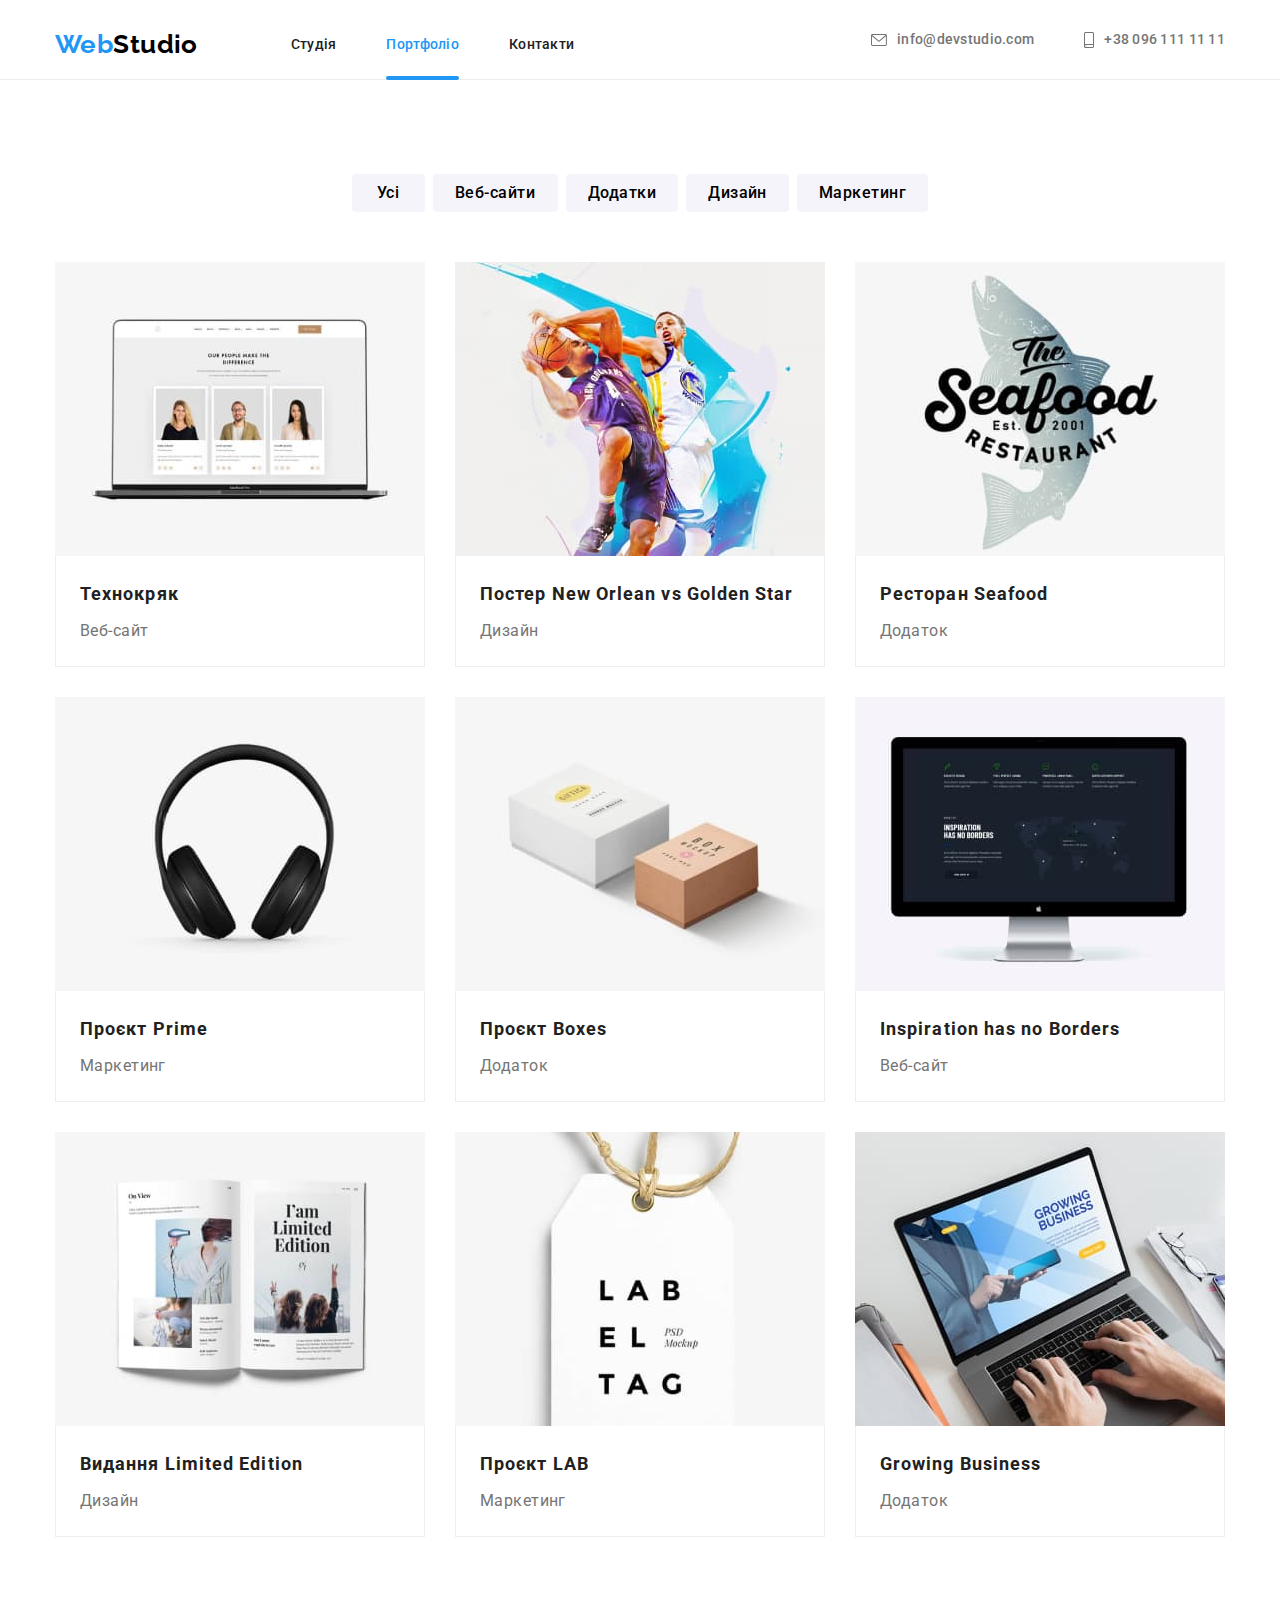
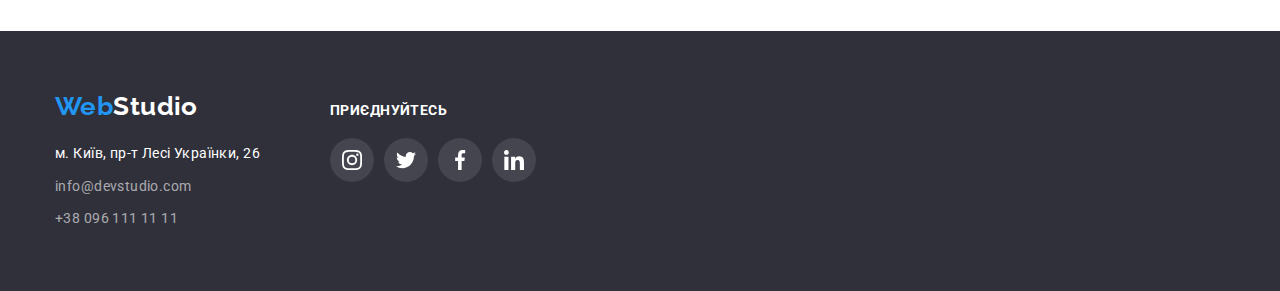
==== commit fae24d7c: "homework 5" ====
--- a/portfolio.html
+++ b/portfolio.html
@@ -16,7 +16,7 @@
         <a href="/" class="logo">Web<span class="logo-color">Studio</span></a>
         <ul class="list-nav">
           <li class="studio-nav"><a class="link" href="./index.html">Студія</a></li>
-          <li class="studio-nav"><a class="link" href="./portfolio.html"> <span class="color">Портфоліо</span></a></li>
+          <li class="studio-nav"><a class="link link-p" href="./portfolio.html"> <span class="color">Портфоліо</span></a></li>
           <li class="studio-nav"><a class="link" href="/">Контакти</a></li>
         </ul>
         </nav>
@@ -55,20 +55,19 @@
                   <button class="button-portfolio btn-five" type="button">Маркетинг</button>   
                 </li>
             </ul>
-
             <ul class="list-portfolio">
                 <li class="item">
                   <a href="/" class="item-a">
-                  <div class="item-portfolio">
+                <div class="item-portfolio">
                    <img class="photo" 
                    src="images/img 1.jpg" alt="portfolio1" width="370">
-                   <div class="paragraph-div">
-                   <p class="paragraph">
-                    Ресурс пропонує комплексні пропозиції з різним рівнем функціоналу та сервісів. 
-                    Все це дозволить відвідувачу отримати вичерпні відомості про компанію чи приватну особу.
-                   </p>
-                   </div>
+                   <div class="">
+                    <p class="paragraph paragraph-div">
+                      Ресурс пропонує комплексні пропозиції з різним рівнем функціоналу та сервісів.
+                      Все це дозволить відвідувачу отримати вичерпні відомості про компанію чи приватну особу.
+                    </p>
                   </div>
+                </div>
                    <div class="portfolio-photo">
                    <h2 class="text-portfolio">Технокряк</h2>
                    <p class="paragraph-portfolio">Веб-сайт</p>
--- a/CSS/styles.css
+++ b/CSS/styles.css
@@ -8,6 +8,10 @@
    letter-spacing: 0.03em;
 }
 
+:root {
+    --o-animation: cubic-bezier(0.4, 0, 0.2, 1);
+}
+
 .container {
     width: 1200px;
     padding-left: 15px;
@@ -15,7 +19,6 @@
     margin-left: auto;
     margin-right: auto;
 }
-
 
 
 /*SVG*/
@@ -228,6 +231,7 @@
 }
 
 .link {
+    position: relative;
     color: #212121;
     list-style: none;
     text-decoration: none;
@@ -239,9 +243,27 @@
     display: block;
     padding-top: 32px;
     padding-bottom: 32px;
-}
+    transition: transform 250ms var(--o-animation);
+}
+.link-s::after, .link-p::after{
+    content: "";
+    position: absolute;
+    display: block;
+
+    width: 100%;
+    height: 4px;
+    left: 0;
+    bottom: 4px;
+
+    background: #2196F3;
+    border-radius: 2px;
+    transition: transform 250ms var(--o-animation);
+}
+
+
 .contact-nav {
     display: flex;
+    align-items: center;
     text-align: center;
     text-decoration: none;
     color: #757575;
@@ -286,7 +308,7 @@
     padding-top: 200px; 
     padding-bottom: 200px;
 
-    min-width: 1600px;
+    max-width: 1600px;
     margin-left: auto;
     margin-right: auto;
 }
@@ -430,6 +452,39 @@
 .photo-li:not(:last-child) {
     margin-right: 30px;
 }
+
+.photo-div {
+    position: relative;
+}
+.photo-div::before {
+    position: absolute;
+    content: "";
+    width: 100%;
+    height: 70px;
+    bottom: 0;
+    background-color: rgba(47, 48, 58, 0.8);
+}
+
+.photo-box {
+    position: absolute;
+    
+    left: 50px;
+    right: 50px;
+    bottom: 27px;
+}
+
+
+.photo-p {
+    font-size: 14px;
+    line-height: 16px;
+    text-align: center;
+    letter-spacing: 0.03em;
+    text-transform: uppercase;
+    
+    color: #FFFFFF;
+}
+
+
 
 .team {
     background-color: #F5F4FA;
@@ -611,7 +666,7 @@
     margin-right: 30px;
     margin-bottom: 30px;
 
-    
+    overflow: hidden;
 }
 .item:nth-child(3n) {
     margin-right: 0;
@@ -623,21 +678,28 @@
 .item-portfolio {
     position: relative;
 }
+
 .item-portfolio::before {
     display: inline-block;
     position: absolute;
-    content: " ";
-    width: 100%;
-    height: 100%;
+    content: "";
+    Width: 100%; 
+    Height: 100%;
     background-color: rgba(33, 150, 243, 0.9);
-    opacity: 1;
-}
+    opacity: 0;
+    transform: translateY(100%);
+    transition: transform 250ms var(--o-animation);
+   
+}
+
 
 .paragraph-div {
-    position: absolute;
-
-    top: 50px;
-    left: 50px;
+  position: absolute;
+  top: 50px;
+  left: 50px;
+  opacity: 0;
+  transform: translateY(245px);
+  transition: transform 250ms cubic-bezier(0.4, 0, 0.2, 1);
 }
 
 .paragraph {
@@ -648,6 +710,11 @@
     letter-spacing: 0.03em;
 
     color: #FFFFFF;
+}
+.item:hover .item-portfolio::before,
+.item-a:hover .paragraph-div {
+    opacity: 1;
+    transform: translateY(0%);
 }
 
 
@@ -686,4 +753,58 @@
  0px 2px 2px rgba(0, 0, 0, 0.12);
 
  border-radius: 4px;
- }+ }
+
+ /*basckdrop*/
+
+ .basckdrop {
+    position: fixed;
+    width: 100%;
+    height: 100%;
+    top: 0;
+    left: 0;
+
+    background-color:rgba(0, 0, 0, 0.2);
+ }
+
+ .basckdrop.is-hidden {
+    opacity: 0;
+    pointer-events: none;
+ }
+
+ .modal {
+    position: absolute;
+    top: 50%;
+    left: 50%;
+    transform: translate(-50%, -50%);
+
+    min-width: 528px;
+    min-height: 581px;
+    border-radius: 4px;
+    
+    background-color: #FFFFFF;
+ }
+
+ .button-modal {
+    cursor: pointer;   
+    box-sizing: border-box;
+    margin-top: 8px;
+    margin-left: 490px;
+
+    width: 30px;
+    height: 30px;
+    padding: 0;
+    border-radius: 50%;
+    padding: 9px;
+
+    background: #FFFFFF;
+    border: 1px solid rgba(0, 0, 0, 0.1);
+ }
+ .svg-modal {
+    width: 30px;
+    height: 30px;
+
+    fill: #000000;;
+ }
+
+ 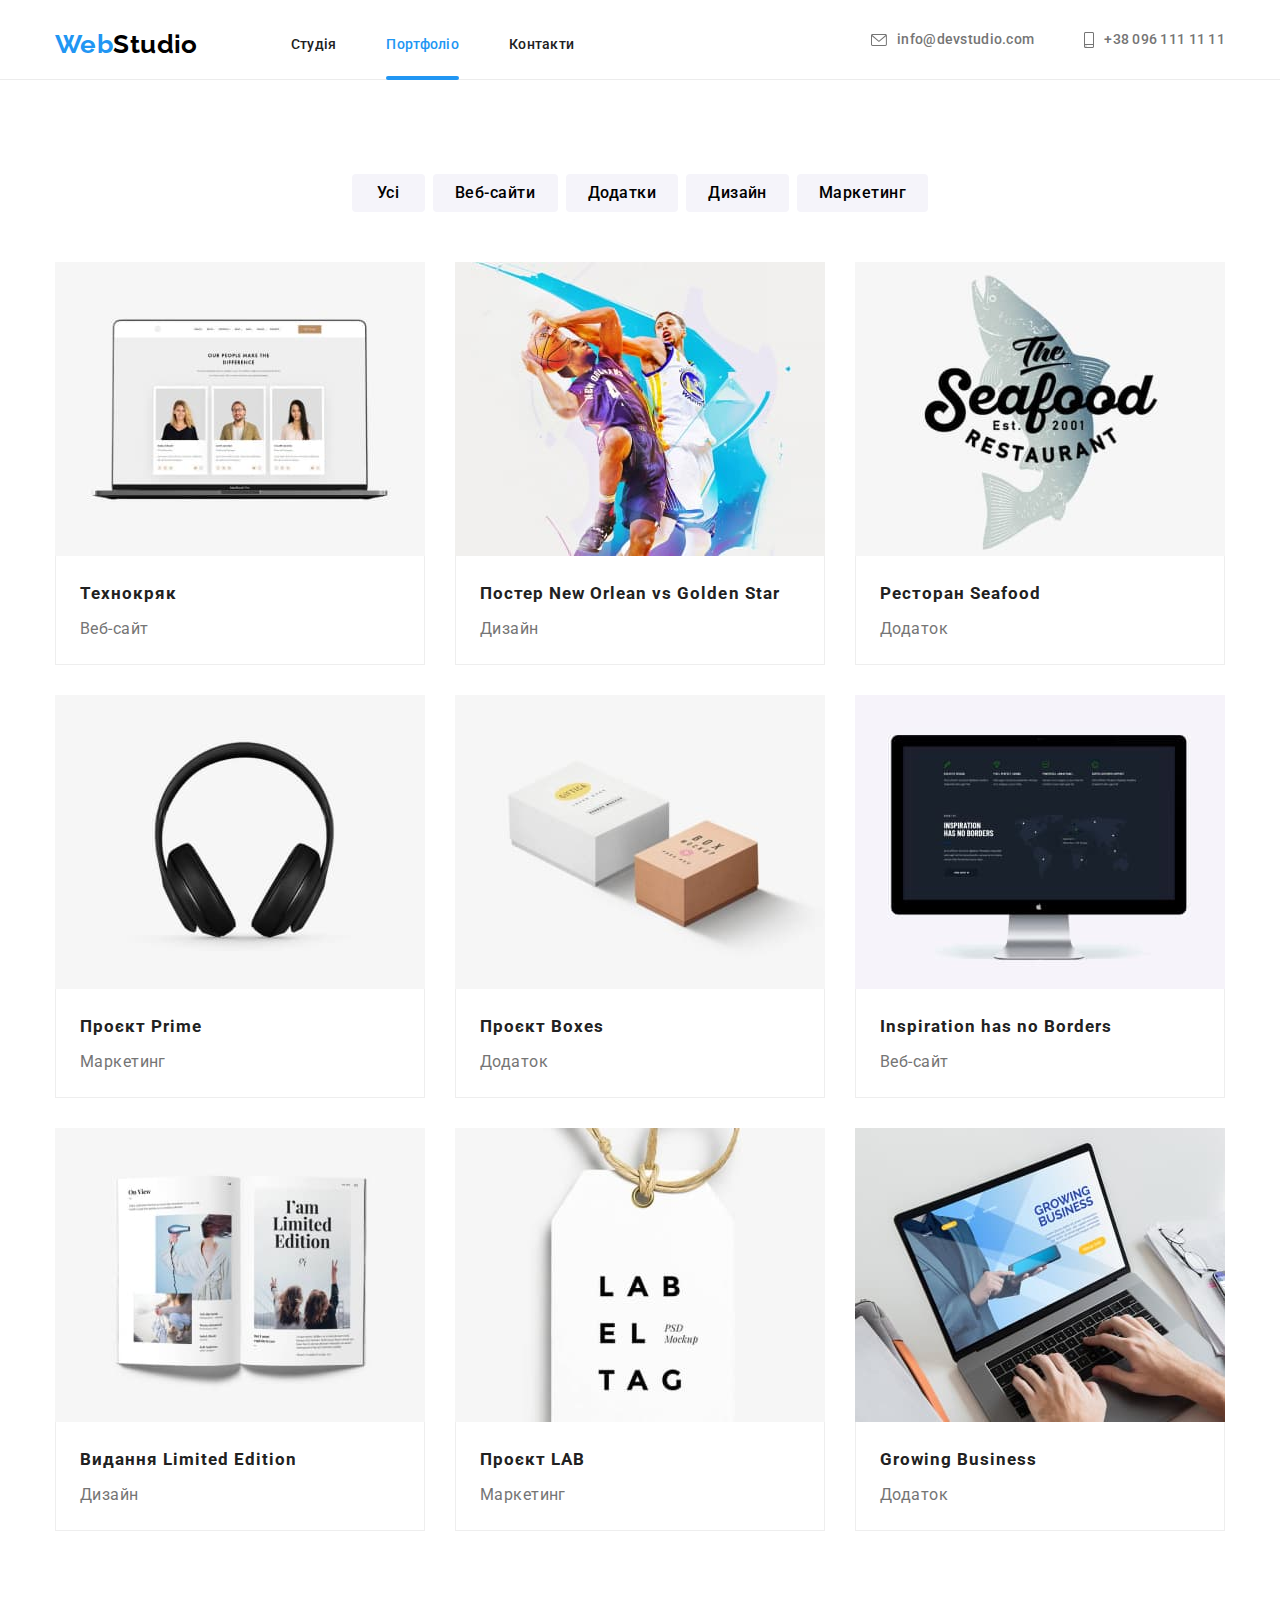
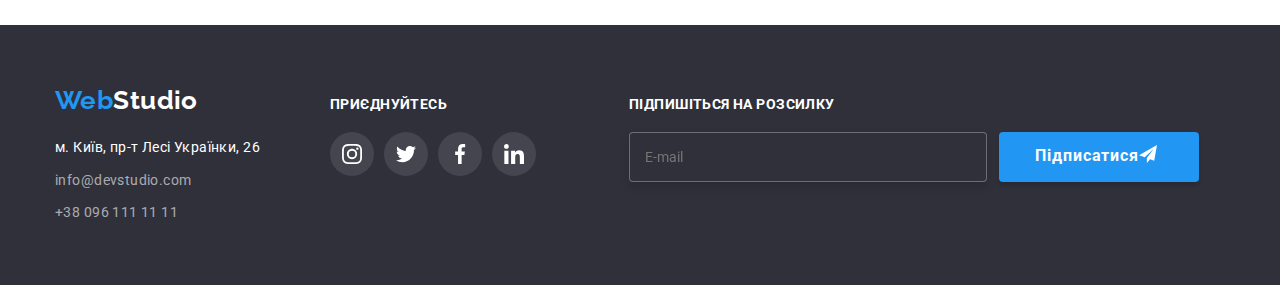
==== commit 3ac10d2b: "fixed" ====
--- a/portfolio.html
+++ b/portfolio.html
@@ -1,6 +1,5 @@
-<!DOCTYPE html>
-<html lang="uk">
-<head>
+<!DOCTYPE html> <html lang="uk">
+  <head>
     <meta charset="UTF-8">
     <meta http-equiv="X-UA-Compatible" content="IE=edge">
     <meta name="viewport" content="width=device-width, initial-scale=1.0">
@@ -8,8 +7,8 @@
     <link href="https://fonts.googleapis.com/css2?family=Raleway:wght@700&family=Roboto:wght@400;500;700;900&display=swap" rel="stylesheet">
     <link rel="stylesheet" href="https://cdnjs.cloudflare.com/ajax/libs/modern-normalize/1.1.0/modern-normalize.min.css">
     <link rel="stylesheet" href="./CSS/styles.css">
-</head>
-  <body> 
+  </head>
+   <body> 
     <header class="page-header">
       <div class="container main-nav">
       <nav class="main-nav">
@@ -56,22 +55,23 @@
                 </li>
             </ul>
             <ul class="list-portfolio">
+
                 <li class="item">
                   <a href="/" class="item-a">
                 <div class="item-portfolio">
                    <img class="photo" 
                    src="images/img 1.jpg" alt="portfolio1" width="370">
-                   <div class="">
-                    <p class="paragraph paragraph-div">
+                   <div class="paragraph-div">
+                    <p class="paragraph">
                       Ресурс пропонує комплексні пропозиції з різним рівнем функціоналу та сервісів.
                       Все це дозволить відвідувачу отримати вичерпні відомості про компанію чи приватну особу.
                     </p>
-                  </div>
+                   </div>
                 </div>
                    <div class="portfolio-photo">
                    <h2 class="text-portfolio">Технокряк</h2>
                    <p class="paragraph-portfolio">Веб-сайт</p>
-                   </div>
+                   </div>                  
                   </a>
                 </li>
                 <li class="item">
@@ -210,11 +210,10 @@
                     </div>
                     </a>
                    </li>
-            </ul>
+               </ul>
            </div>
         </section>
     </main>
-
     <footer class="page-footer">
         <div class="container div-footer">
       <div>
@@ -259,8 +258,22 @@
             </a>
           </li>
         </ul>
-     </div>
+      </div>
+      <div class="footer-form">
+      <form>
+        <p class="footer-p">Підпишіться на розсилку</p>
+        <div class="box">
+        <input type="email" name="mail" placeholder="E-mail" class="input-f">
+        <button type="submit" class="button-form">
+          Підписатися
+          <svg class="svg-form">
+            <use href="./images/icons.svg#telegram"></use>
+          </svg>
+        </button>
+        </div>
+      </form>
+      </div>
      </div>
     </footer>
-    </body>
+  </body>
 </html>--- a/CSS/styles.css
+++ b/CSS/styles.css
@@ -1,8 +1,6 @@
-
-
 body {
-   background-color: #FFFFFF;
-   color: #212121;
+   background-color: var(--white);
+   color: var(--black);
    font-family:"Roboto", sans-serif;
    font-size: 14px;
    letter-spacing: 0.03em;
@@ -10,6 +8,16 @@
 
 :root {
     --o-animation: cubic-bezier(0.4, 0, 0.2, 1);
+
+    --black: #000000;
+    --beige: #f5f4fa;
+    --series: #AFB1B8;
+    --blue: #2196F3;
+    --white: #FFFFFF;
+    --grey-black: #212121;
+    --dark-series: #757575;
+    --series-two: #2F303A;
+    --blue-two: #188CE8;
 }
 
 .container {
@@ -53,7 +61,7 @@
 
 
 .icon-benefits {
-    background-color: #F5F4FA;
+    background-color: var(--beige);
     border-radius: 4px;
 
     width: 270px;
@@ -102,7 +110,8 @@
     align-items: center;
     justify-content: center;
     border-radius: 50%;
-    color: #AFB1B8;
+    color: var(--series);
+    transition: background-color 250ms var(--o-animation), color 250ms var(--o-animation);
 }
 .footer-a {
     width: 20px;
@@ -111,8 +120,8 @@
 }
 
 .icon-a:hover {
-    background-color: #2196F3;
-    color: #FFFFFF;
+    background-color: var(--blue);
+    color: var(--white);
 }
 
 
@@ -123,7 +132,7 @@
     text-align: center;
     letter-spacing: 0.03em;
     
-    color: #212121;
+    color: var(--grey-black);
 
     margin-bottom: 50px;
 }
@@ -150,11 +159,12 @@
 
     border: 1px solid #AFB1B8;
     border-radius: 4px;
-    color: #AFB1B8;
+    color: var(--series);
+    transition: color 250ms var(--o-animation), border-color 250ms var(--o-animation);
 }
 .clients-a:hover {
-    border-color: #2196F3;
-    color: #2196F3;
+    border-color: var(--blue);
+    color: var(--blue);
 }
 
 .Logo {
@@ -174,7 +184,7 @@
     letter-spacing: 0.03em;
     text-transform: uppercase;
     
-    color: #FFFFFF;
+    color: var(--white);
 
     margin-bottom: 20px;
 }
@@ -211,7 +221,7 @@
 }
 
 .logo {
-    color: #2196F3;
+    color: var(--blue);
     text-decoration: none;
     font-family: "Raleway", sans-serif;
     display: inline-block;
@@ -223,7 +233,7 @@
     margin-right: 93px;
 }
 .logo-color {
-    color: #000000;
+    color: var(--black);
 }
 
 .list-nav {
@@ -232,7 +242,7 @@
 
 .link {
     position: relative;
-    color: #212121;
+    color: var(--grey-black);
     list-style: none;
     text-decoration: none;
 
@@ -243,7 +253,7 @@
     display: block;
     padding-top: 32px;
     padding-bottom: 32px;
-    transition: transform 250ms var(--o-animation);
+    transition: color 250ms var(--o-animation);
 }
 .link-s::after, .link-p::after{
     content: "";
@@ -266,7 +276,7 @@
     align-items: center;
     text-align: center;
     text-decoration: none;
-    color: #757575;
+    color: var(--dark-series);
 
     font-weight: 500;
     line-height: 1.14;
@@ -274,7 +284,7 @@
 
     padding-top: 32px;
     padding-bottom: 32px;
-
+    transition: color 250ms var(--o-animation);
 }
 
 .list-contact {
@@ -297,7 +307,7 @@
 
 /*main*/
 .heading {
-    background-color: #2F303A;
+    background-color: var(--series-two);
     background: linear-gradient( to right, rgba(47, 48, 58, 0.4) 0%, rgba(47, 48, 58, 0.4) 0%), 
     url(../images/Img\ \(5\).jpg);
 
@@ -331,7 +341,7 @@
 }
 
 .title-text {
-    color: #FFFFFF;
+    color: var(--white);
 
     font-weight: 900;
     font-size: 44px;
@@ -348,8 +358,8 @@
 
 .button-studio {
     cursor: pointer;
-    background-color: #188CE8;
-    color: #FFFFFF;
+    background-color: var(--blue-two);
+    color: var(--white);
 
     font-family: inherit;
     font-weight: 700;
@@ -362,6 +372,7 @@
     padding: 10px 32px;
     min-width: 216px;
     border: transparent;
+    transition: background-color 250ms var(--o-animation);
 }
 
 ul {
@@ -381,7 +392,7 @@
     padding-left: 32px;
     text-align: center;
 
-    background-color: #FFFFFF;
+    background-color: var(--white);
 }
 .portfolio-photo {
     padding-top: 20px;
@@ -389,7 +400,7 @@
     padding-bottom: 20px;
     padding-left: 24px;
 
-    background-color: #FFFFFF;
+    background-color: var(--white);
 
     border-right: 1px solid #EEEEEE;
     border-bottom: 1px solid #EEEEEE;
@@ -415,7 +426,7 @@
     margin-top: 0;
 }
 .text {
-    color: #757575;
+    color: var(--dark-series);
 
     line-height: 1.71;
 
@@ -456,21 +467,26 @@
 .photo-div {
     position: relative;
 }
-.photo-div::before {
-    position: absolute;
+/*.photo-div::before {
     content: "";
     width: 100%;
     height: 70px;
     bottom: 0;
     background-color: rgba(47, 48, 58, 0.8);
-}
+}*/
 
 .photo-box {
     position: absolute;
-    
-    left: 50px;
-    right: 50px;
-    bottom: 27px;
+
+    display: flex;
+    align-items: center;
+    justify-content: center;
+
+    width: 100%;
+    height: 70px;
+    bottom: 0;
+    
+    background-color: rgba(47, 48, 58, 0.8);
 }
 
 
@@ -480,14 +496,15 @@
     text-align: center;
     letter-spacing: 0.03em;
     text-transform: uppercase;
-    
-    color: #FFFFFF;
+    font-weight: 700;
+    
+    color: var(--white);
 }
 
 
 
 .team {
-    background-color: #F5F4FA;
+    background-color: var(--beige);
 
     padding-top: 94px;
     padding-bottom: 94px;
@@ -516,7 +533,7 @@
 }
 
 .text-paragraph {
-    color: #757575;
+    color: var(--dark-series);
 
     font-size: 16px;
     line-height: 1.18;
@@ -529,14 +546,14 @@
 
 /*footer*/
 .page-footer {
-    background-color: #2F303A;
+    background-color: var(--series-two);
 
     padding-top: 60px;
     padding-bottom: 60px;
 }
 
 .logo-two {
-    color: #2196F3;
+    color: var(--blue);
     text-decoration: none;
     font-family: "Raleway", sans-serif;
     display: inline-block;
@@ -548,18 +565,19 @@
     margin-bottom: 20px;
 }
 .logo-footer {
-    color: #FFFFFF
+    color: var(--white);
 }
 
 .address-footer {
     display: block;
     text-decoration: none;
-    color: #FFFFFF;
+    color: var(--white);
     font-style: normal;
 
     line-height: 1.71;
 
     margin-bottom: 9px;
+    transition: color 250ms var(--o-animation);
 }
 
 .contact-footer {
@@ -569,6 +587,7 @@
     font-style: normal;
 
     line-height: 1.71;
+    transition: color 250ms var(--o-animation);
 }
 .contact-li {
     display: block;
@@ -597,7 +616,7 @@
 
 .button-portfolio {
     cursor: pointer;
-    background-color: #F5F4FA;
+    background-color: var(--beige);
 
     font-family: inherit;
     font-weight: 500;
@@ -608,6 +627,9 @@
 
     text-align: center;
     border: transparent;
+    transition: background-color 250ms var(--o-animation), 
+    color 250ms var(--o-animation), 
+    box-shadow 250ms var(--o-animation);
 }
 .btn-one {
     border-radius: 4px;
@@ -637,16 +659,16 @@
 
 .text-portfolio {
     font-weight: 700;
-    font-size: 18px;
+    font-size: 17px;
     line-height: 2;
     letter-spacing: 0.06em;
 
     margin-bottom: 4px;
 
-    color: #212121;
+    color: var(--grey-black);
 }
 .paragraph-portfolio {
-    color: #757575;
+    color: var(--dark-series);
 
     font-size: 16px;
     line-height: 1.87;
@@ -677,6 +699,7 @@
 
 .item-portfolio {
     position: relative;
+    overflow: hidden;
 }
 
 .item-portfolio::before {
@@ -709,7 +732,7 @@
 
     letter-spacing: 0.03em;
 
-    color: #FFFFFF;
+    color: var(--white);
 }
 .item:hover .item-portfolio::before,
 .item-a:hover .paragraph-div {
@@ -738,14 +761,14 @@
 .address-footer:focus,
 .link:hover,
 .link:focus {
-    color:#2196F3;
+    color:var(--blue);
 }
 .button-studio:hover,
 .button-studio:focus,
 .button-portfolio:hover,
 .button-portfolio:focus {
-    background-color: #2196F3;
-    color: #FFFFFF;
+    background-color: var(--blue);
+    color: var(--white);
 }
 .button-portfolio:hover {
  box-shadow: 0px 3px 1px rgba(0, 0, 0, 0.1),
@@ -765,6 +788,7 @@
     left: 0;
 
     background-color:rgba(0, 0, 0, 0.2);
+    transition: opacity 250ms var(--o-animation);
  }
 
  .basckdrop.is-hidden {
@@ -781,8 +805,9 @@
     min-width: 528px;
     min-height: 581px;
     border-radius: 4px;
-    
-    background-color: #FFFFFF;
+    box-shadow: 0px 1px 3px rgba(0, 0, 0, 0.12), 0px 1px 1px rgba(0, 0, 0, 0.14), 0px 2px 1px rgba(0, 0, 0, 0.2);
+    
+    background-color: var(--white);
  }
 
  .button-modal {
@@ -806,5 +831,179 @@
 
     fill: #000000;;
  }
-
- + .svg-modal:hover {
+    fill: ;
+ }
+ 
+ textarea {
+    resize: none;
+ }
+
+ .text-modal {
+    font-weight: 700;
+    font-size: 20px;
+    line-height: 23px;
+    text-align: center;
+    letter-spacing: 0.03em;
+
+    margin-bottom: 12px;
+
+    color: var(--grey-black);
+ }
+ .name-modal {
+    font-weight: 400;
+    font-size: 12px;
+    line-height: 14px;
+        
+    letter-spacing: 0.01em;
+
+    color: var(--dark-series);
+ }
+
+ .text-two {
+    letter-spacing: 0.01em;
+
+    margin-left: 8px;
+
+    color: var(--dark-series);
+ }
+ .div-modal {
+    display: flex;
+    align-items: center; 
+ }
+ .div-modal input {
+    width: 16px;
+    height: 15px;
+
+    background-color: var(--grey-black);
+ }
+
+ .text-span {
+    color: var(--blue);
+ }
+ 
+ .but-modal {
+    cursor: pointer;
+    
+    width: 200px;
+    height: 50px;
+
+    background: var(--blue);
+    box-shadow: 0px 4px 4px rgba(0, 0, 0, 0.15);
+    border-radius: 4px;
+    border: 0ch;
+    margin-left: 124px;
+    margin-right: 124px;
+    margin-top: 30px;
+
+    letter-spacing: 0.06em;
+
+    color: var(--white);
+ }
+
+ .form {
+    width: 448px;
+    margin-left: auto;
+    margin-right: auto;
+ }
+
+ .list-modal {
+    display: flex;
+    flex-direction: column;
+ }
+
+ .list-modal:not(:last-child) {
+    margin-bottom: 10px;
+ }
+ .list-modal:last-child {
+    margin-bottom: 20px;
+ }
+.list-modal label {
+    margin-bottom: 4px;
+}
+.list-modal textarea::placeholder {
+    color: rgba(117, 117, 117, 0.5);
+}
+.list-modal input {
+    box-sizing: border-box;
+
+    border: 1px solid rgba(33, 33, 33, 0.2);
+    border-radius: 4px;
+
+    min-height: 40px;
+    padding: 14px;
+}
+.list-modal textarea {
+    box-sizing: border-box;
+    
+    border: 1px solid rgba(33, 33, 33, 0.2);
+    border-radius: 4px;
+
+    min-height: 120px;
+    padding: 12px 16px;
+}
+.list-modal input:hover {
+    border-color: ;
+}
+.list-modal textarea:hover {
+    border-color: ;
+}
+
+
+/*footer-form*/
+
+.footer-form {
+    margin-left: 93px;
+    display: flex;
+
+}
+
+.input-f {
+    width: 358px;
+    height: 50px;
+    padding: 15px;
+
+    border: 1px solid rgba(255, 255, 255, 0.3);
+    filter: drop-shadow(0px 4px 4px rgba(0, 0, 0, 0.15));
+    border-radius: 4px;
+
+    background-color: var(--series-two);
+}
+
+.input placeholder {
+    letter-spacing: 0.03em;
+    
+    color: rgba(255, 255, 255, 0.6);
+}
+
+.button-form {
+    display: flex;
+    align-items: center;
+    justify-content: center;
+
+    width: 200px;
+    height: 50px;
+    margin-left: 12px;
+    cursor: pointer;
+
+    box-shadow: 0px 4px 4px rgba(0, 0, 0, 0.15);
+    border-radius: 4px;
+    border: 0ch;
+    
+    background-color: var(--blue);
+ 
+    font-size: 16px;
+    font-weight: 700;
+    letter-spacing: 0.06em;
+    color: var(--white);
+}
+
+.svg-form {
+    width: 24px;
+    height: 24px;
+}
+
+.box {
+    display: flex;
+    text-align: center;
+}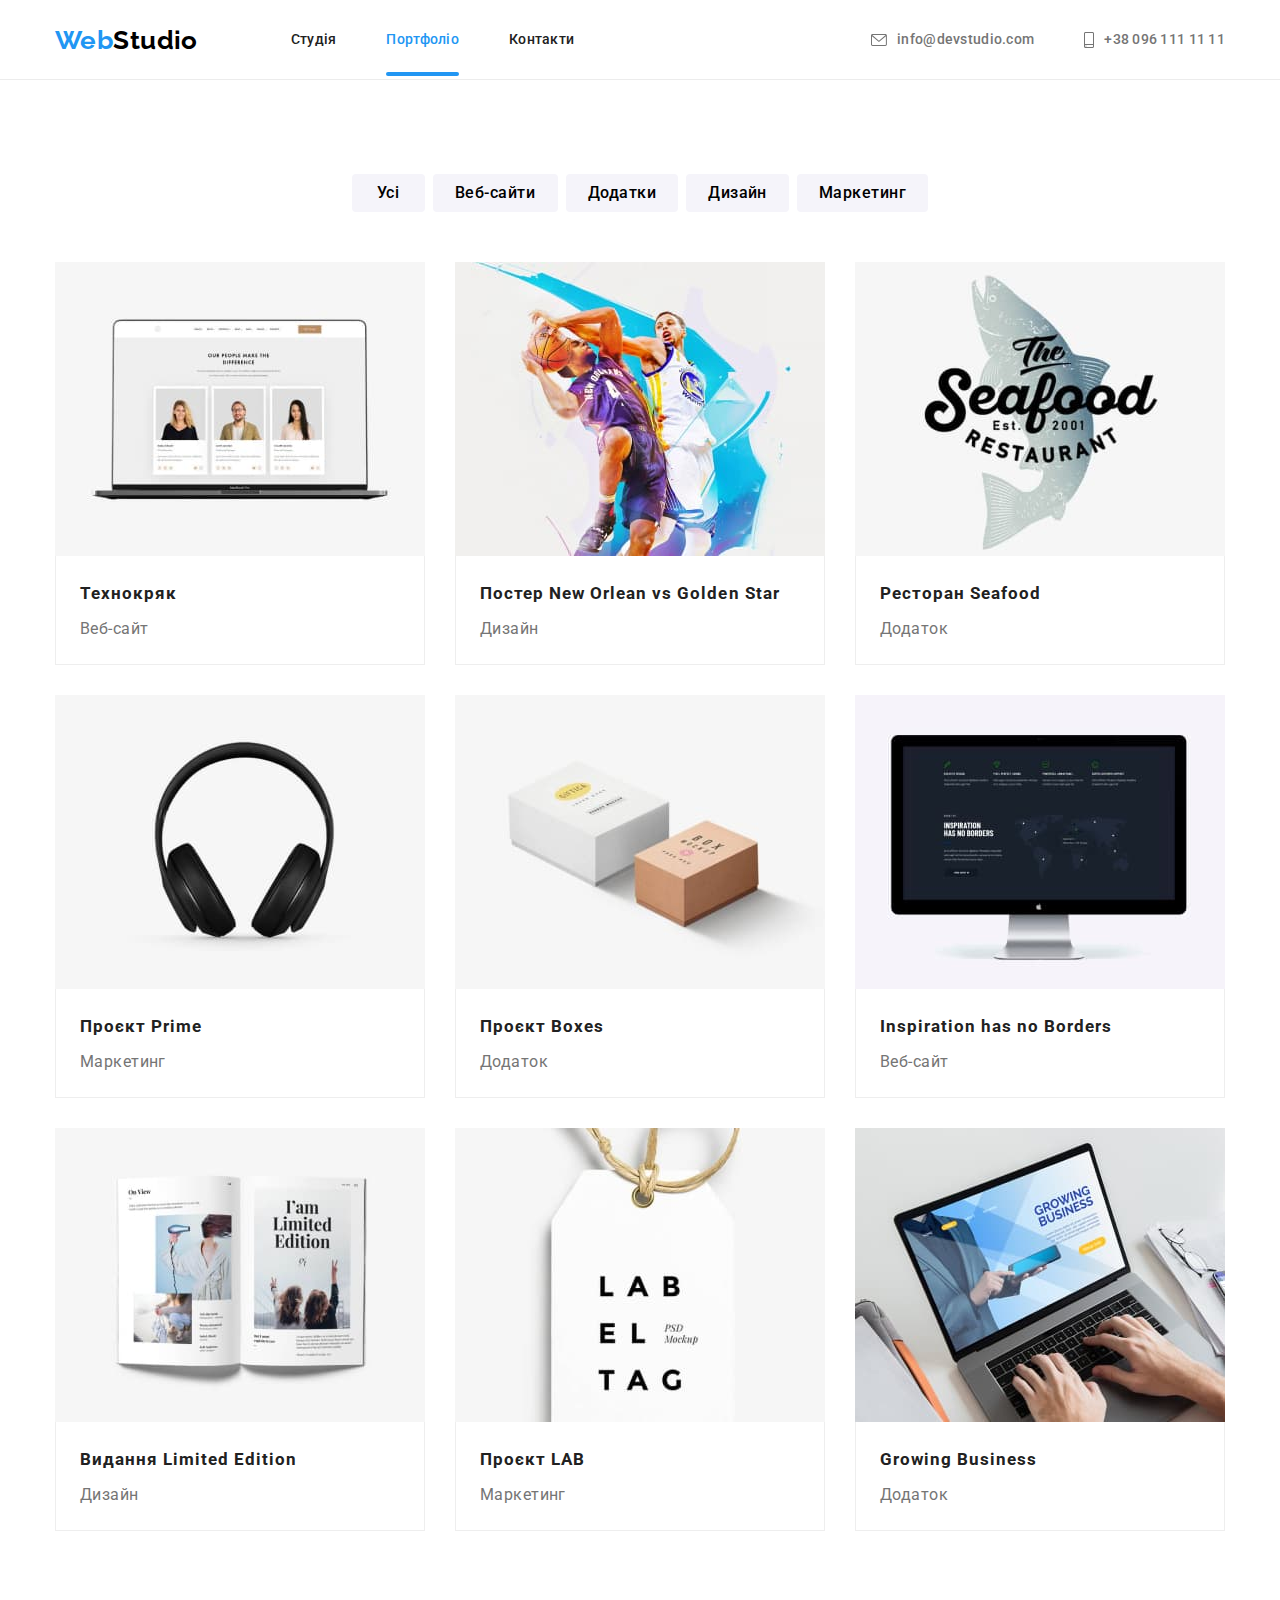
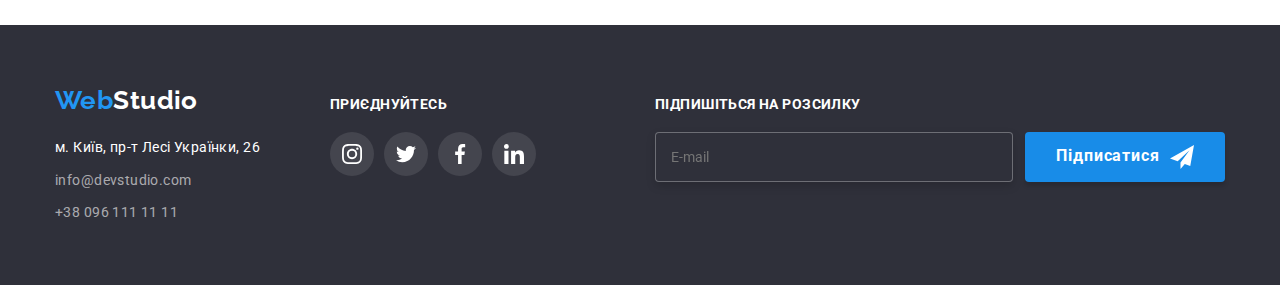
==== commit 1664dab7: "homework 7.1" ====
--- a/portfolio.html
+++ b/portfolio.html
@@ -9,28 +9,32 @@
     <link rel="stylesheet" href="./CSS/styles.css">
   </head>
    <body> 
-    <header class="page-header">
-      <div class="container main-nav">
-      <nav class="main-nav">
-        <a href="/" class="logo">Web<span class="logo-color">Studio</span></a>
-        <ul class="list-nav">
-          <li class="studio-nav"><a class="link" href="./index.html">Студія</a></li>
-          <li class="studio-nav"><a class="link link-p" href="./portfolio.html"> <span class="color">Портфоліо</span></a></li>
-          <li class="studio-nav"><a class="link" href="/">Контакти</a></li>
+    <header class="page-header">           <!-- blok -->
+      <div class="container page-header__nav">
+       <nav class="page-header__nav">        
+        <a href="/" class="page-header__logo">Web<span class="page-header__logo--color">Studio</span></a>
+        <ul class="list-nav">        <!-- blok -->
+          <li class="list-nav__navigation"><a class="list-nav__link" href="./index.html">Студія</a></li>
+          <li class="list-nav__navigation"><a class="list-nav__link list-nav__link--underlining" href="./portfolio.html"> <span class="list-nav__link--color">Портфоліо</span></a></li>
+          <li class="list-nav__navigation"><a class="list-nav__link" href="/">Контакти</a></li>
         </ul>
         </nav>
-        <ul class="list-contact">
-        <li class="contact-li"><a class="contact-nav" href="mailto:info@devstudio.com">
-          <svg class="icon-envelope">
-            <use  xlink:href="./images/icons.svg#envelope"></use>
-          </svg>
-          info@devstudio.com</a></li>
-        <li class="contact-li"><a class="contact-nav" href="tel:+380961111111">
-          <svg class="icon-smartphone">
-            <use  xlink:href="./images/icons.svg#smartphone"></use>
-          </svg>
-          +38 096 111 11 11</a></li>
-      </ul>
+        <ul class="list-contact">         <!-- blok -->
+          <li class="list-contact__li">
+            <a class="list-contact__navigation" href="mailto:info@devstudio.com">
+              <svg class="list-contact__icon-envelope">
+                <use xlink:href="./images/icons.svg#envelope"></use>
+              </svg>
+              info@devstudio.com</a>
+          </li>
+          <li class="list-contact__li">
+            <a class="list-contact__navigation" href="tel:+380961111111">
+              <svg class="list-contact__icon-smartphone">
+                <use xlink:href="./images/icons.svg#smartphone"></use>
+              </svg>
+              +38 096 111 11 11</a>
+          </li>
+        </ul>
       </div>
     </header>
     <main> 
@@ -214,66 +218,68 @@
            </div>
         </section>
     </main>
-    <footer class="page-footer">
-        <div class="container div-footer">
-      <div>
-      <a href="/" class="logo-two">Web<span class="logo-footer">Studio</span></a>
-      <address>
-        <ul>
-          <li><a class="address-footer" href="/">м. Київ, пр-т Лесі Українки, 26</a></li>
-          <li class="contact-li"><a class="contact-footer" href="mailto:info@devstudio.com">info@devstudio.com</a></li>
-          <li class="contact-li"><a class="contact-footer" href="tel:+380961111111">+38 096 111 11 11</a></li>
-        </ul>
-      </address>
+    <footer class="page-footer">     <!-- blok -->
+      <div class="container div-footer">
+        <div>
+          <a href="/" class="page-footer__logo">Web<span class="page-footer__logo--color">Studio</span></a>
+          <address>
+            <ul>
+              <li><a class="page-footer__address" href="/">м. Київ, пр-т Лесі Українки, 26</a></li>
+              <li class="page-footer__li"><a class="page-footer__contact"
+                  href="mailto:info@devstudio.com">info@devstudio.com</a></li>
+              <li class="page-footer__li"><a class="page-footer__contact" href="tel:+380961111111">+38 096 111 11 11</a>
+              </li>
+            </ul>
+          </address>
+        </div>
+        <div class="footer-social">    <!-- blok -->
+          <p class="footer-social__label">приєднуйтесь</p>
+          <ul class="footer-social__list">
+            <li class="footer-social__icon">
+              <a href="/" class="footer-social__link">
+                <svg class="footer-social__svg">
+                  <use href="./images/icons.svg#instagram"></use>
+                </svg>
+              </a>
+            </li>
+            <li class="footer-social__icon">
+              <a href="/" class="footer-social__link">
+                <svg class="footer-social__svg">
+                  <use href="./images/icons.svg#twitter"></use>
+                </svg>
+              </a>
+            </li>
+            <li class="footer-social__icon">
+              <a href="/" class="footer-social__link">
+                <svg class="footer-social__svg">
+                  <use href="./images/icons.svg#facebook"></use>
+                </svg>
+              </a>
+            </li>
+            <li class="footer-social__icon">
+              <a href="/" class="footer-social__link">
+                <svg class="footer-social__svg">
+                  <use href="./images/icons.svg#linkedin"></use>
+                </svg>
+              </a>
+            </li>
+          </ul>
+        </div>
+        <div class="footer-form">     <!-- blok -->
+          <form>
+            <p class="footer-form__lebel">Підпишіться на розсилку</p>
+            <div class="footer-form__box">
+              <input type="email" name="mail" placeholder="E-mail" class="footer-form__input">
+              <button type="submit" class="footer-form__button">
+                Підписатися
+                <svg class="footer-form__svg">
+                  <use href="./images/icons.svg#telegram"></use>
+                </svg>
+              </button>
+            </div>
+          </form>
+        </div>
       </div>
-      <div class="footer-social">
-      <p class="footer-p">приєднуйтесь<p>
-        <ul class="footer-list">
-          <li class="icon-footer">
-            <a href="/" class="icon-a">
-            <svg class="footer-a">
-              <use href="./images/icons.svg#instagram"></use>
-            </svg>
-            </a>
-          </li>
-          <li class="icon-footer">
-            <a href="/" class="icon-a">
-            <svg class="footer-a">
-              <use href="./images/icons.svg#twitter"></use>
-            </svg>
-            </a>
-          </li>
-          <li class="icon-footer">
-            <a href="/" class="icon-a">
-            <svg class="footer-a">
-              <use href="./images/icons.svg#facebook"></use>
-            </svg>
-            </a>
-          </li>
-          <li class="icon-footer">
-            <a href="/" class="icon-a">
-            <svg class="footer-a">
-              <use href="./images/icons.svg#linkedin"></use>
-            </svg>
-            </a>
-          </li>
-        </ul>
-      </div>
-      <div class="footer-form">
-      <form>
-        <p class="footer-p">Підпишіться на розсилку</p>
-        <div class="box">
-        <input type="email" name="mail" placeholder="E-mail" class="input-f">
-        <button type="submit" class="button-form">
-          Підписатися
-          <svg class="svg-form">
-            <use href="./images/icons.svg#telegram"></use>
-          </svg>
-        </button>
-        </div>
-      </form>
-      </div>
-     </div>
     </footer>
   </body>
 </html>--- a/CSS/styles.css
+++ b/CSS/styles.css
@@ -31,7 +31,7 @@
 
 /*SVG*/
 
-.icon-envelope {
+.list-contact__icon-envelope {
     margin-right: 10px;
 
     width: 16px;
@@ -39,18 +39,18 @@
 
     fill: currentColor;
 }
-/*rgba(117, 117, 117, 1)*/
-.icon-smartphone:hover,
-.icon-envelope:hover {
+
+.list-contact__icon-smartphone:hover,
+.list-contact__icon-envelope:hover {
     fill: currentColor;
 }
 
 
-.icon-footer:hover {
+.footer-social__icon:hover {
     fill: rgba(33, 150, 243, 1);
 }
 
-.icon-smartphone {
+.list-contact__icon-smartphone {
     margin-right: 10px;
 
     width: 10px;
@@ -98,7 +98,7 @@
 
 }
 
-.icon-footer:not(:last-child),
+.footer-social__icon:not(:last-child),
 .icon-li:not(:last-child) {
     margin-right: 10px;
 }
@@ -113,17 +113,31 @@
     color: var(--series);
     transition: background-color 250ms var(--o-animation), color 250ms var(--o-animation);
 }
-.footer-a {
+.footer-social__link {
+    width: 100%;
+    height: 100%;
+    display: flex;
+
+    align-items: center;
+    justify-content: center;
+    border-radius: 50%;
+    color: var(--series);
+    transition: background-color 250ms var(--o-animation), color 250ms var(--o-animation);
+}
+.footer-social__svg {
     width: 20px;
     height: 20px;
     fill: #FFFFFF;
 }
 
+.footer-social__link:hover {
+    background-color: var(--blue);
+    color: var(--white);
+}
 .icon-a:hover {
     background-color: var(--blue);
     color: var(--white);
 }
-
 
 .icon-text {
     font-weight: 700;
@@ -176,8 +190,7 @@
 .Logo:hover {
     fill: currentColor;
 }
-
-.footer-p {
+.footer-social__label  {
     font-weight: 700;
     font-size: 14px;
     line-height: 16px;
@@ -185,10 +198,21 @@
     text-transform: uppercase;
     
     color: var(--white);
-
+    
     margin-bottom: 20px;
 }
-.footer-list {
+.footer-form__lebel {
+    font-weight: 700;
+    font-size: 14px;
+    line-height: 16px;
+    letter-spacing: 0.03em;
+    text-transform: uppercase;
+    
+    color: var(--white);
+
+    margin-bottom: 20px;
+}
+.footer-social__list {
     display: flex;
 }
 .div-footer {
@@ -198,14 +222,14 @@
 .footer-social {
     margin-left: 70px;
 }
-.icon-footer {
+.footer-social__icon {
     height: 44px;
     width: 44px;
     
     border-radius: 50%;
 
     background-color: rgba(255, 255, 255, 0.1);
-}
+} 
 
 
 /*header*/
@@ -215,12 +239,12 @@
    border-bottom: 1px solid #ECECEC;
 }
 
-.main-nav {
+.page-header__nav {
     display: flex;
     align-items: center;
 }
 
-.logo {
+.page-header__logo {
     color: var(--blue);
     text-decoration: none;
     font-family: "Raleway", sans-serif;
@@ -232,7 +256,7 @@
 
     margin-right: 93px;
 }
-.logo-color {
+.page-header__logo--color {
     color: var(--black);
 }
 
@@ -240,7 +264,7 @@
     display: flex;
 }
 
-.link {
+.list-nav__link {
     position: relative;
     color: var(--grey-black);
     list-style: none;
@@ -255,7 +279,7 @@
     padding-bottom: 32px;
     transition: color 250ms var(--o-animation);
 }
-.link-s::after, .link-p::after{
+.list-nav__link--underlining::after{
     content: "";
     position: absolute;
     display: block;
@@ -265,13 +289,13 @@
     left: 0;
     bottom: 4px;
 
-    background: #2196F3;
+    background: var(--blue);
     border-radius: 2px;
     transition: transform 250ms var(--o-animation);
 }
 
 
-.contact-nav {
+.list-contact__navigation {
     display: flex;
     align-items: center;
     text-align: center;
@@ -293,16 +317,16 @@
     margin-left: auto;
 }
 
-.contact-li:not(:last-child) {
+.list-contact__li:not(:last-child) {
     margin-right: 50px;
 }
 
-.studio-nav:not(:last-child) {
+.list-nav__navigation:not(:last-child) {
     margin-right: 50px;
 }
 
-.color {
-    color: #2196F3
+.list-nav__link--color {
+    color: var(--blue);
 }
 
 /*main*/
@@ -467,13 +491,6 @@
 .photo-div {
     position: relative;
 }
-/*.photo-div::before {
-    content: "";
-    width: 100%;
-    height: 70px;
-    bottom: 0;
-    background-color: rgba(47, 48, 58, 0.8);
-}*/
 
 .photo-box {
     position: absolute;
@@ -552,7 +569,7 @@
     padding-bottom: 60px;
 }
 
-.logo-two {
+.page-footer__logo {
     color: var(--blue);
     text-decoration: none;
     font-family: "Raleway", sans-serif;
@@ -564,11 +581,11 @@
 
     margin-bottom: 20px;
 }
-.logo-footer {
-    color: var(--white);
-}
-
-.address-footer {
+.page-footer__logo--color {
+    color: var(--white);
+}
+
+.page-footer__address {
     display: block;
     text-decoration: none;
     color: var(--white);
@@ -580,7 +597,7 @@
     transition: color 250ms var(--o-animation);
 }
 
-.contact-footer {
+.page-footer__contact {
     display: inline-block;
     text-decoration: none;
     color: rgba(255, 255, 255, 0.6);
@@ -589,10 +606,10 @@
     line-height: 1.71;
     transition: color 250ms var(--o-animation);
 }
-.contact-li {
+.list-contact__li {
     display: block;
 }
-.contact-li:not(:last-child) {
+.page-footer__li:not(:last-child) {
     margin-bottom: 9px;
 }
 
@@ -753,18 +770,19 @@
 }
 
 
-.contact-nav:hover,
-.contact-nav:focus,
-.contact-footer:hover,
-.contact-footer:focus,
-.address-footer:hover,
-.address-footer:focus,
-.link:hover,
-.link:focus {
+.list-contact__navigation:hover,
+.list-contact__navigation:focus,
+.page-footer__contact:hover,
+.page-footer__contact:focus,
+.page-footer__address:hover,
+.page-footer__address:focus,
+.list-nav__link:hover,
+.list-nav__link:focus {
     color:var(--blue);
 }
 .button-studio:hover,
 .button-studio:focus,
+.footer-form__button:hover,
 .button-portfolio:hover,
 .button-portfolio:focus {
     background-color: var(--blue);
@@ -801,6 +819,7 @@
     top: 50%;
     left: 50%;
     transform: translate(-50%, -50%);
+    padding: 40px;
 
     min-width: 528px;
     min-height: 581px;
@@ -811,6 +830,7 @@
  }
 
  .button-modal {
+    position: absolute;
     cursor: pointer;   
     box-sizing: border-box;
     margin-top: 8px;
@@ -821,18 +841,20 @@
     padding: 0;
     border-radius: 50%;
     padding: 9px;
+    top: 0px;
+    right: 8px;
 
     background: #FFFFFF;
     border: 1px solid rgba(0, 0, 0, 0.1);
  }
  .svg-modal {
-    width: 30px;
-    height: 30px;
+    width: 18px;
+    height: 18px;
 
     fill: #000000;;
  }
  .svg-modal:hover {
-    fill: ;
+    fill: var(--blue);
  }
  
  textarea {
@@ -861,7 +883,9 @@
  }
 
  .text-two {
+    display: block;
     letter-spacing: 0.01em;
+    line-height: 24px;
 
     margin-left: 8px;
 
@@ -870,12 +894,12 @@
  .div-modal {
     display: flex;
     align-items: center; 
+    justify-content: center;
  }
  .div-modal input {
-    width: 16px;
+    width: 0px;
     height: 15px;
 
-    background-color: var(--grey-black);
  }
 
  .text-span {
@@ -897,14 +921,18 @@
     margin-top: 30px;
 
     letter-spacing: 0.06em;
-
-    color: var(--white);
+    font-size: 16px;
+    font-weight: 700;
+    line-height: 1.88;
+
+    color: var(--white);
+ }
+ .but-modal:hover {
+    background-color: var(--blue-two);
  }
 
  .form {
     width: 448px;
-    margin-left: auto;
-    margin-right: auto;
  }
 
  .list-modal {
@@ -932,7 +960,9 @@
 
     min-height: 40px;
     padding: 14px;
-}
+    padding-left: 42px;
+}
+
 .list-modal textarea {
     box-sizing: border-box;
     
@@ -943,22 +973,66 @@
     padding: 12px 16px;
 }
 .list-modal input:hover {
-    border-color: ;
+    border-color: var(--blue);
 }
 .list-modal textarea:hover {
-    border-color: ;
-}
-
+    border-color: var(--blue);
+}
+
+.input-div {
+    position: relative;
+}
+.input-modal {
+    width: 448px;
+}
+.input-modal:focus ~ .svg-input,
+.input-modal:hover ~ .svg-input {
+    fill: var(--blue);
+}
+
+.svg-input {
+    position: absolute;
+
+    width: 18px;
+    height: 18px;
+
+    bottom: 14px;
+    left: 15px;
+}
+
+.checkbox {
+    -webkit-appearance: none;
+    -moz-appearance: none;
+    appearance: none;
+}
+.icon-agreement {
+    display: inline-block;
+
+    width: 15px;
+    height: 15px;
+    margin-right: 8px;
+
+    border: 1px solid var(--black);
+    border-radius: 2px;
+}
+.checkbox:checked + .icon-agreement {
+    background-image: url(../images/check.svg);
+    background-color: var(--blue);
+    border-color: var(--blue);
+    background-repeat: no-repeat;
+    background-origin: border-box;
+    background-size: contain;
+}
 
 /*footer-form*/
 
 .footer-form {
-    margin-left: 93px;
-    display: flex;
-
-}
-
-.input-f {
+    margin-left: auto;
+    display: flex;
+
+}
+
+.footer-form__input {
     width: 358px;
     height: 50px;
     padding: 15px;
@@ -968,6 +1042,7 @@
     border-radius: 4px;
 
     background-color: var(--series-two);
+    color: var(--white);
 }
 
 .input placeholder {
@@ -976,7 +1051,7 @@
     color: rgba(255, 255, 255, 0.6);
 }
 
-.button-form {
+.footer-form__button {
     display: flex;
     align-items: center;
     justify-content: center;
@@ -990,7 +1065,7 @@
     border-radius: 4px;
     border: 0ch;
     
-    background-color: var(--blue);
+    background-color: var(--blue-two);
  
     font-size: 16px;
     font-weight: 700;
@@ -998,12 +1073,13 @@
     color: var(--white);
 }
 
-.svg-form {
+.footer-form__svg {
     width: 24px;
     height: 24px;
-}
-
-.box {
+    margin-left: 10px;
+}
+
+.footer-form__box {
     display: flex;
     text-align: center;
 }